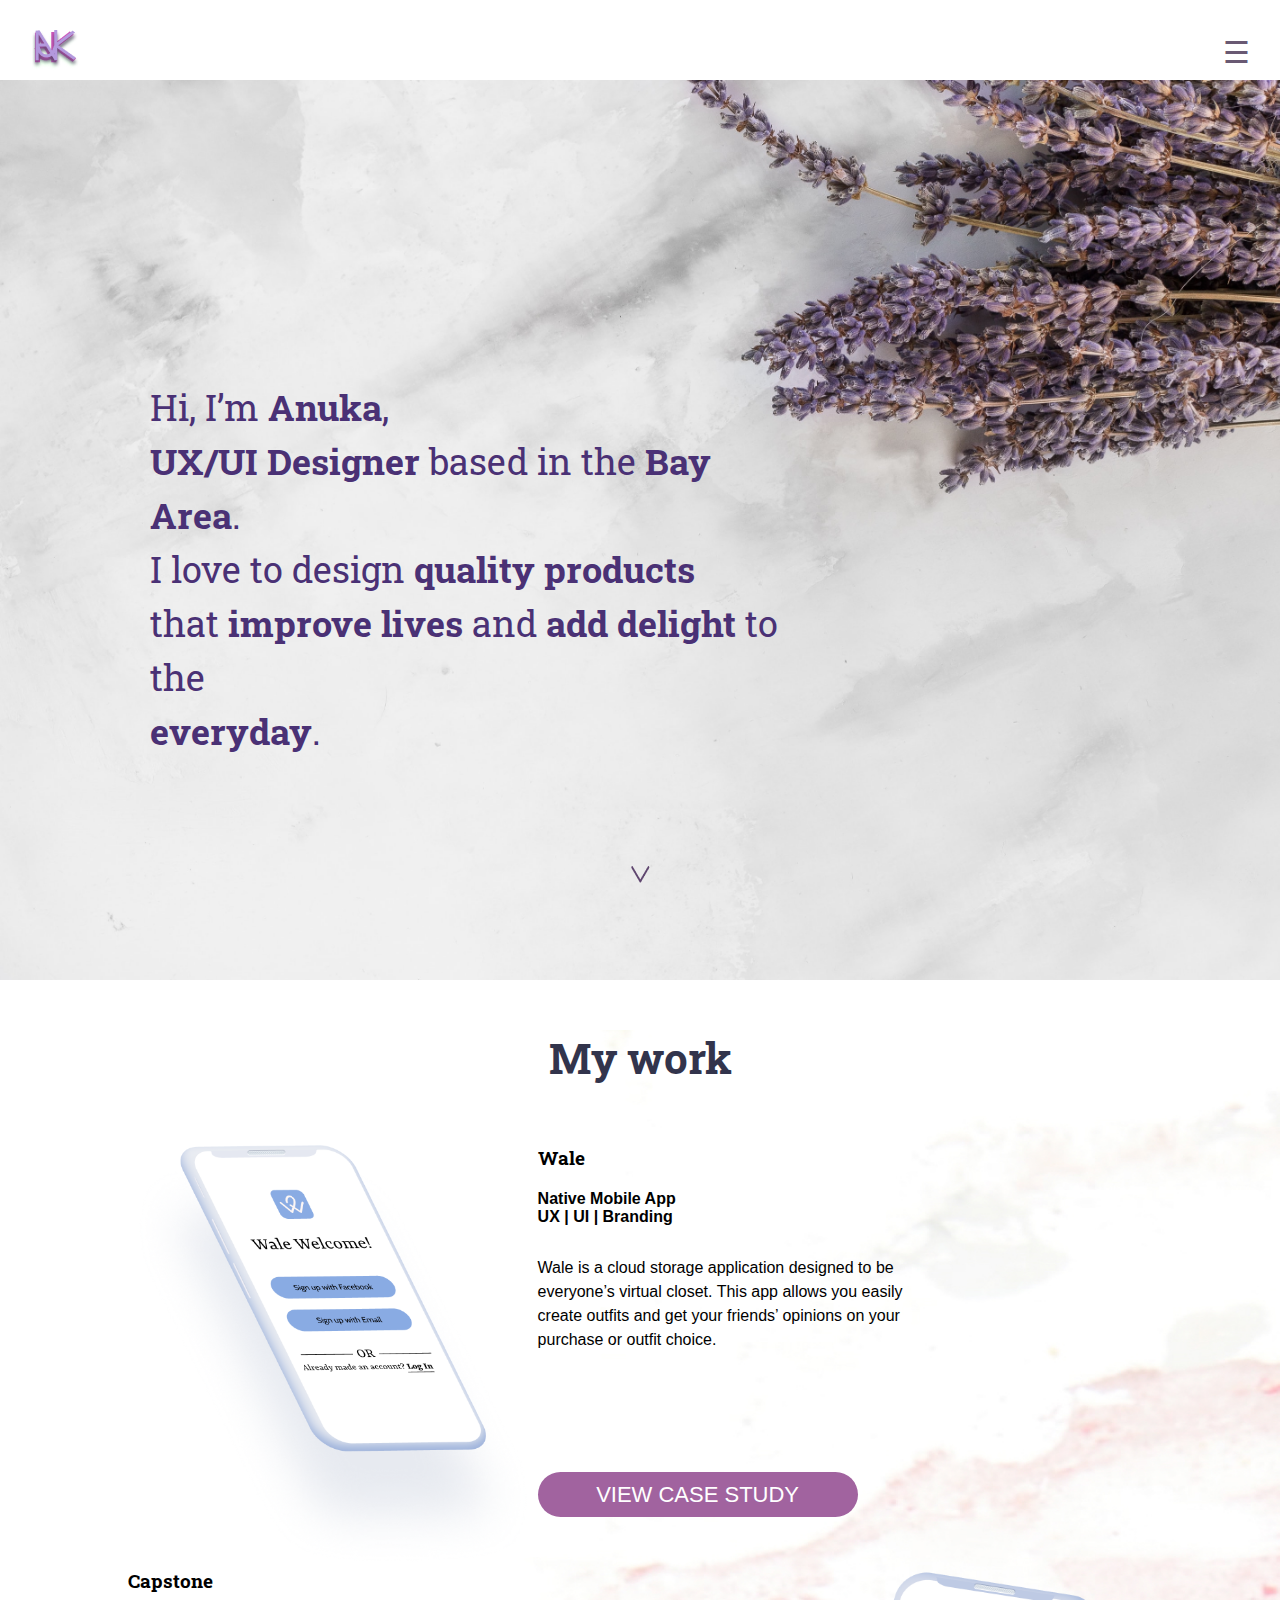
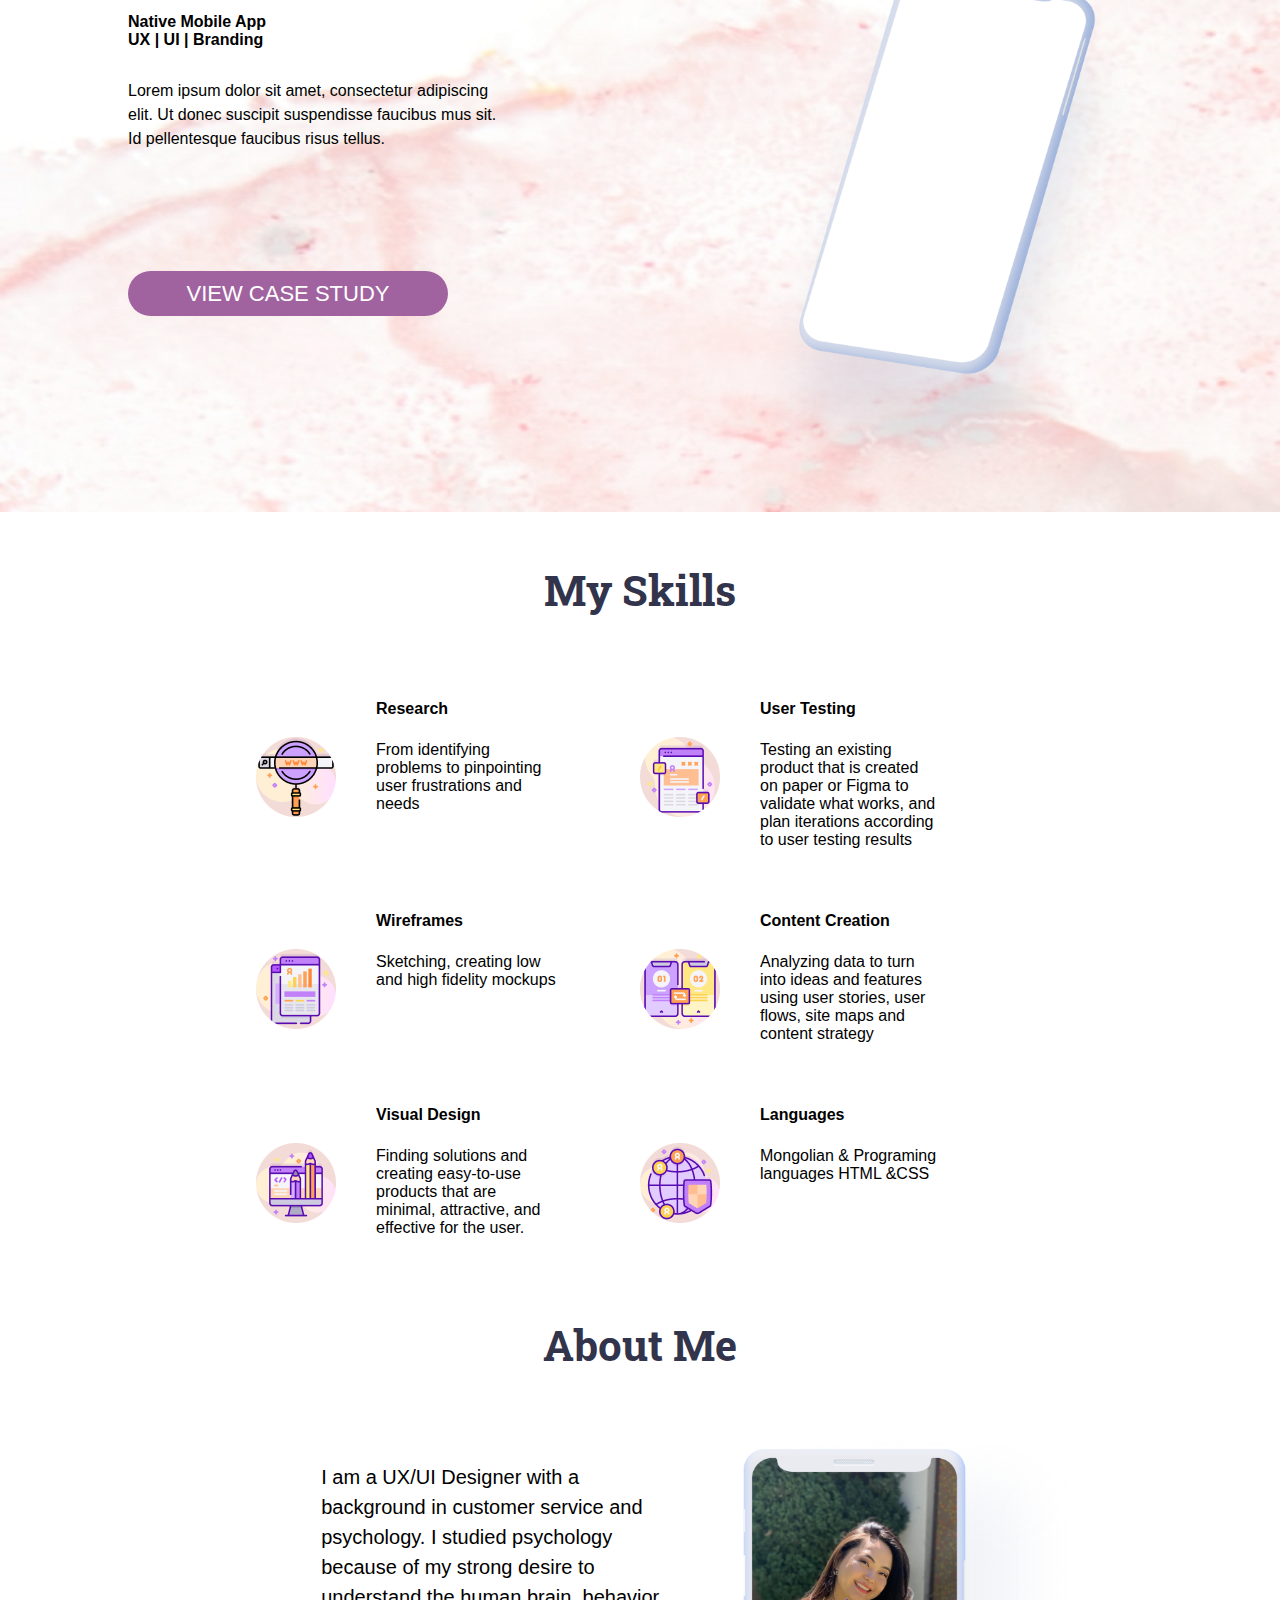
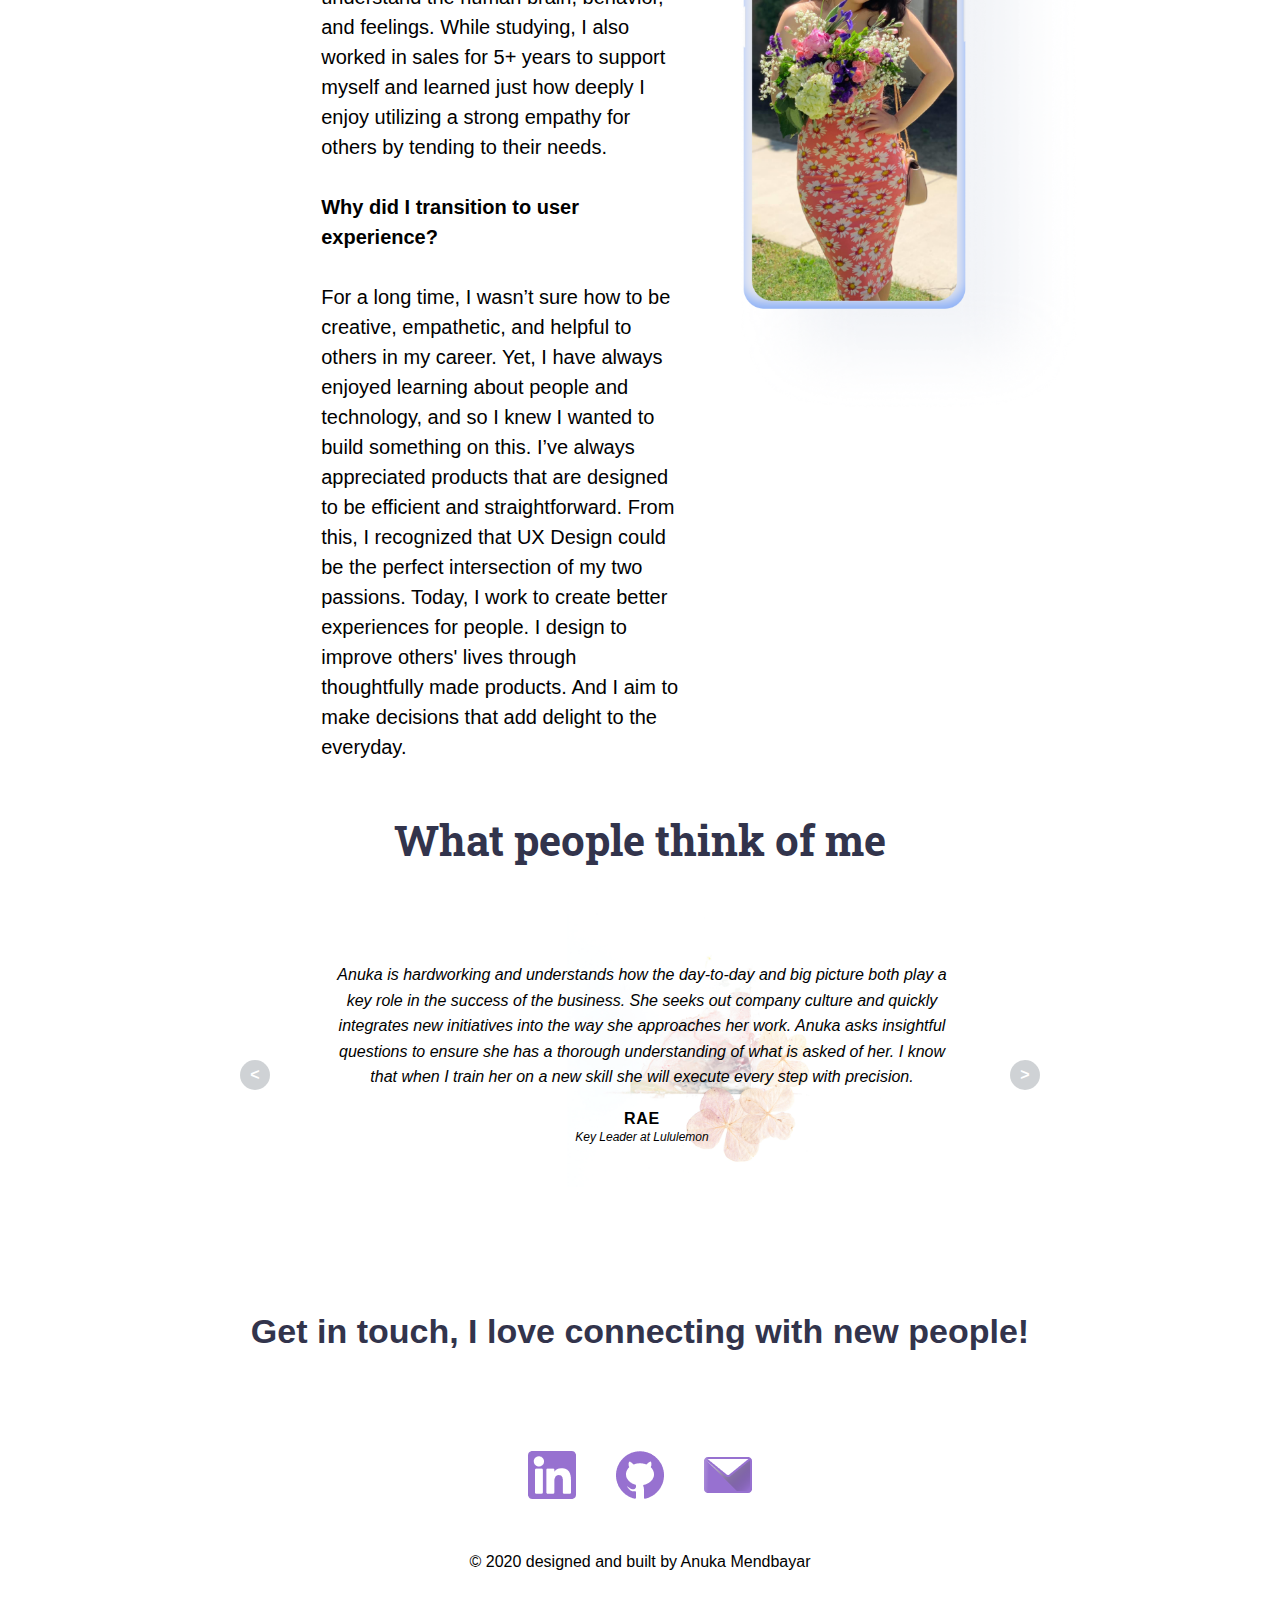
==== index.html @ 7e5e3e7c "data analytics" ====
<!DOCTYPE html>
<html lang="en" dir="ltr">
<head>
  <meta charset="utf-8">
  <link rel="stylesheet" href="css/style.css">
  <link rel="stylesheet" href="css/reset.css">
  <link href='https://fonts.googleapis.com/css?family=Roboto Slab' rel='stylesheet'/>
  <title>Anuka Portfolio</title>
</head>
<body>
  <header>
    <div class="logo-container">
      <a href="index.html"><img src="images/logo.png" alt="Anuka-Logo" class = "logo"/></a>
    </div>
    <div id="myNav" class="overlay">
      <a href="javascript:void(0)" class="closebtn" onclick="closeNav()">&times;</a>
      <div class="overlay-content">
        <a href="index.html" onclick="closeNav()">Home</a>
        <a href="index.html#cs" onclick="closeNav()">Work</a>
        <a href="index.html#about" onclick="closeNav()">About</a>
        <a href="https://drive.google.com/file/d/1ET_33RaE9j6NXTCQkp78I46xDME9tnYY/view?usp=sharing" onclick="closeNav()">Resume</a>
        <h1 class = "small-title">Get in touch, I love connecting with new people!</h1>
        <div class = "contact">
          <a href="https://www.linkedin.com/in/anuka-mendbayar/">
            <img src = "images/linkedin.png" alt="Linkedin"/>
          </a>
          <a href="https://github.com/Anuhandai/">
            <img src = "images/github.png" alt="Github"/>
          </a>
          <a href="https://mail.google.com/mail/u/0/?view=cm&fs=1&tf=1&source=mailto&to=b.anumend@gmail.com&su=Hello!">
            <img src = "images/email.png" alt="Email"/>
          </a>
        </div>

      </div>
    </div>
    <span onclick="openNav()" class = "burger-icon">&#9776; </span>
  </header>
  <section class="hero">
    <!-- <img src="images/lavender.jpg" alt="background picture"> -->
    <div class="hero-tagline">
      <p>
        Hi, I’m <b>Anuka</b>,
        <br>
        <b>UX/UI Designer</b> based in the
        <b>Bay Area</b>.
        <br>
        I love to design <b>quality products</b>
        <br>
        that
        <b>improve lives</b> and
        <b>add delight</b> to the
        <br>
        <b>everyday</b>.
      </p>
    </div>
    <div class="bounce arrow">
      <a href="index.html#cs"><img src="images//downchevron.png" alt="down arrow" class="bounce-arrow"></a>
    </div>
  </section>
  <section class="cs" id="cs"></section>
  <div class = "my-work">
    <h2 class = "title my-work">My work</h2>
    <div class = "project-row">
      <img src = "images/wale-screen.png" alt="icon"/>
      <div class = "project-text-container">
        <div class = "project-text">
          <h3>Wale</h3>
          <h4>Native Mobile App</h4>
          <h4>UX | UI | Branding </h4>
          <p>Wale is a cloud storage application designed to be everyone’s virtual closet. This app allows you easily create outfits and get your friends’ opinions on your purchase or outfit choice. </p>
        </div>
        <div class = "view-case-study">
          <p><a href = "project.html">VIEW CASE STUDY</a></p>
        </div>
      </div>
    </div>
    <div class = "project-row reverse">
      <div class = "project-text-container">
        <div class = "project-text">
          <h3>Capstone</h3>
          <h4>Native Mobile App</h4>
          <h4>UX | UI | Branding </h4>
          <p>Lorem ipsum dolor sit amet, consectetur adipiscing elit. Ut donec suscipit suspendisse faucibus mus sit. Id pellentesque faucibus risus tellus.</p>
        </div>
        <div class = "view-case-study">
          <p>VIEW CASE STUDY</p>
        </div>
      </div>
      <img src = "images/second-phone.png" alt="icon"/>
    </div>
  </div>
  <h2 class = "title">My Skills</h2>
  <div class = "skills-big-container">
    <div class = "skills-container">
      <div class = "skill">
        <div class = "skill-image">
          <img src = "images/research.png" alt="icon"/>
        </div>
        <div class = "skill-text">
          <h4>Research</h4>
          <p>From identifying problems to pinpointing user frustrations and needs </p>
        </div>
      </div>
      <div class = "skill">
        <div class = "skill-image">
          <img src = "images/usertesting.png" alt="icon"/>
        </div>
        <div class = "skill-text">
          <h4>User Testing</h4>
          <p>Testing an existing product that is created on paper or Figma to validate what works, and plan iterations according to user testing results</p>
        </div>
      </div>
      <div class = "skill">
        <div class = "skill-image">
          <img src = "images/wireframes.png" alt="icon"/>
        </div>
        <div class = "skill-text">
          <h4>Wireframes</h4>
          <p>Sketching, creating low and high fidelity mockups </p>
        </div>
      </div>
      <div class = "skill">
        <div class = "skill-image">
          <img src = "images/contentcreation.png" alt="icon"/>
        </div>
        <div class = "skill-text">
          <h4>Content Creation</h4>
          <p>Analyzing data to turn into ideas and features using user stories, user flows, site maps and content strategy </p>
        </div>
      </div>
      <div class = "skill">
        <div class = "skill-image">
          <img src = "images/visualdesign.png" alt="icon"/>
        </div>
        <div class = "skill-text">
          <h4>Visual Design</h4>
          <p>Finding solutions and creating easy-to-use products that are minimal, attractive, and effective for the user. </p>
        </div>
      </div>
      <div class = "skill">
        <div class = "skill-image">
          <img src = "images/languages.png" alt="icon"/>
        </div>
        <div class = "skill-text">
          <h4>Languages</h4>
          <p>Mongolian & Programing languages HTML &CSS </p>
        </div>
      </div>
    </div>
  </div>

  <section class="about" id="about"></section>
  <h2 class = "title">About Me</h2>
  <div class = "about-me">

    <p>I am a UX/UI Designer with a background in customer service and psychology. I studied psychology because of my strong desire to understand the human brain, behavior, and feelings. While studying, I also worked in sales for 5+ years to support myself and learned just how deeply I enjoy utilizing a strong empathy for others by tending to their needs. <br/><br/>
      <b>Why did I transition to user experience? </b>
      <br/><br/>
      For a long time, I wasn’t sure how to be creative, empathetic, and helpful to others in my career. Yet, I have always enjoyed learning about people and technology, and so I knew I wanted to build something on this.
      I’ve always appreciated products that are designed to be efficient and straightforward. From this, I recognized that UX Design could be the perfect intersection of my two passions.
      Today, I work to create better experiences for people. I design to improve others' lives through thoughtfully made products. And I aim to make decisions that add delight to the everyday.
    </p>
    <img src = "images/biopicture.png" alt="Biopicture"/>
  </div>
  <h2 class = "title test">What people think of me</h2>
  <div class="testimonials">
    <div class="scroller">
      <div class="item">
        <div class="card">
          <p>
            Anuka is hardworking and understands how the day-to-day and big picture both play a key role in the success of the business. She seeks out company culture and quickly integrates new initiatives into the way she approaches her work. Anuka asks insightful questions to ensure she has a thorough understanding of what is asked of her. I know that when I train her on a new skill she will execute every step with precision.
          </p>
          <span>Rae</span>
          <p class = "name-label">Key Leader at Lululemon</p>
        </div>
      </div>
      <div class="item">
        <div class="card">
          <p>
            I must say I highly recommend Anuka for any task at hand, her consistency and drive is key and she always ensures that things get completed on time and with the upmost expertises. Strong listener and and very trustworthy. There had been multiple scenarios where her strong mindset came into play to overcome the obstacles.
          </p>
          <span>Anthony Alamillo</span>
          <p class = "name-label">Armani Specialist at Nordstrom</p>
        </div>
      </div>
      <div class="item">
        <div class="card">
          <p>
            I currently work with Anuka, and I must say I highly recommend her for any task at hand, her consistency and drive is key and she always ensures that things get completed on time and with the upmost expertises. Strong listener and and very trustworthy. There had been multiple scenarios where her strong mindset came into play to overcome the obstacles.
          </p>
          <span>Anthony Alamillo</span>
          <p class = "name-label">Assistant Project Manager at Green Growth Industries Inc</p>
        </div>
      </div>
    </div>
    <span class="btn prev">&lt;</span>
    <span class="btn next">&gt;</span>
  </div>
  <h2 class = "small-title">Get in touch, I love connecting with new people!</h2>
  <div class = "contact">
    <a href="https://www.linkedin.com/in/anuka-mendbayar/">
      <img src = "images/linkedin.png" alt="Linkedin"/>
    </a>
    <a href="https://github.com/Anuhandai/">
      <img src = "images/github.png" alt="Github"/>
    </a>
    <a href="https://mail.google.com/mail/u/0/?view=cm&fs=1&tf=1&source=mailto&to=b.anumend@gmail.com&su=Hello!">
      <img src = "images/email.png" alt="Email"/>
    </a>
  </div>
  <footer>
    <p> © 2020 designed and built by Anuka Mendbayar</p>
  </footer>
  <script src = "app.js"></script>
  <!-- Global site tag (gtag.js) - Google Analytics -->
  <script async src="https://www.googletagmanager.com/gtag/js?id=G-GRB5V3L5WQ"></script>
  <script>
  window.dataLayer = window.dataLayer || [];
  function gtag(){dataLayer.push(arguments);}
  gtag('js', new Date());
  gtag('config', 'G-GRB5V3L5WQ');
  </script>
</body>
</html>
---- css/style.css ----
body {
  font-family: 'Roboto', sans-serif;
}

header{
  width: 100%;
  display: flex;
  justify-content: space-between;
  align-items: center;
  margin-bottom: 5px;
}

header> .logo-container{
  margin: 30px 0 0 30px;
}

header > span{
  margin: 30px 30px 0 0;

}

.burger-icon{
  font-size:30px;
  cursor:pointer;
  color: #695973;
}

.hero{
  background-image: url("../images/lavender.jpg");
  background-repeat: no-repeat;
  background-size: cover;
  height: 100vh;
  width: 100%;
  display: flex;
  flex-direction: column;
}

.hero-tagline{
  width: 50%;
  font-size: 36px;
  margin-left: 150px;
  margin-top: 300px;
  font-family: 'Roboto Slab';
  color: #4A3175;
  line-height: 150%;
}


.bounce{
  display: flex;
  justify-content: center;
  align-items: center;
  margin: 90px;
}

.title{
  text-align: center;
  font-size: 42px;
  margin: 50px 0;
  font-family: 'Roboto Slab';
  color: #32344C;
}

.small-title{
  text-align: center;
  font-size: 34px;
  margin: 100px 0;
}
.test{
  margin-bottom: 0 !important;
}

.my-work{
  background-image: url("../images/casestudypic.jpg");
  background-repeat: no-repeat;
  background-size: cover;
  padding-bottom: 10px;
}

.project-row{
  width: 80%;
  margin: auto;
  display: flex;
  justify-content: space-between;
}

.project-row > img{
  width: 40%;
}

.project-text{
  display: flex;
  flex-direction: column;
  justify-content: flex-start;

}

.project-text > h3{
  margin-bottom: 20px;
  font-family: 'Roboto Slab';
}

.project-text>p{
  margin-top: 30px;
  line-height: 150%;
  width: 60%;
}

.project-text-container{
  width: 80%;
  display: flex;
  flex-direction: column;
  justify-content: flex-start;
}

.view-case-study{
  width: 320px;
  height: 45px;
  border-radius: 40px;
  background-color: #a1639f;
  display: flex;
  justify-content: center;
  align-items: center;
  margin-top: 120px;
}

.view-case-study a{
  text-decoration: none;
  color: white;
}

.view-case-study:hover{
  cursor: pointer;
}

.view-case-study > p{
  color: white;
  font-size: 22px;
}
.skills-big-container{
  display: flex;
  align-items: center;
  justify-content: center;
}
.skills-container{
  width: 60%;
  display: grid;
  grid-template-columns: repeat(auto-fit, minmax(300px, 1fr));
}

.skill{

  width: 300px;
  display: flex;
  justify-content: space-between;
  align-items: flex-start;
  margin: 30px 0;
  justify-items: center;

}

.skill-image{
  margin-right: 40px;
  margin-top: 40px;
}
.skill-text > h4{
  margin-bottom: 20px;
  line-height: 150%;

}


.about-me{
  width: 70%;
  margin: auto;
  display: flex;
  justify-content: flex-end;
  align-items: flex-start;
}

.about-me > p{
  font-size: 20px;
  margin-top: 40px;
  width: 40%;
  line-height: 150%;
}

.about-me > img{
  width: 40%;
  margin-left: 50px;
}

.testimonials {
  max-width: 800px;
  margin: auto;
  padding: 15px;
  text-align: center;
  position: relative;
}
.scroller {
  overflow-x: scroll;
  display: flex;
  scroll-snap-type: x mandatory;

}
.item {
  min-width: 88%;
  scroll-snap-align: center;
  background-color: white;
  margin-bottom: 10px;
  padding: 0 50px;
  background-image: url("../images/footer-pic.png");
  background-repeat: no-repeat;
  background-size: cover;
}

.card {
  padding: 80px 40px 40px;
  z-index: 1;
}
.card p {
  font-style: italic;
  line-height: 1.6;
}

.name-label{
  font-size: 12px;
  font-weight: 300;
}
.card span {
  display: block;
  margin-top: 20px;
  font-weight: bold;
  letter-spacing: 0.05em;
  text-transform: uppercase;
}
.testimonials .btn {
  position: absolute;
  top: 50%;
  margin-top: 20px;
  height: 30px;
  width: 30px;
  border-radius: 15px;
  background-color: rgba(95, 106, 117, 0.3);
  z-index: 1;
  line-height: 30px;
  text-align: center;
  color: white;
  font-weight: bold;
}
.testimonials .btn:hover{
  background-color: #F3DBD7;
  cursor: pointer;
}
.testimonials .btn.next {
  right: 15px;
}
.testimonials .btn.prev {
  left: 15px;
}
@media screen and (max-width: 480px) {
  .item {
      padding: 0 30px;
  }
  .card {
      padding: 80px 30px 30px;
  }
}


.contact{
  width: 80%;
  margin: auto;
  display: flex;
  justify-content: center;
  align-items: center;
}
.contact > a{
  margin: 0 20px;
}

.contact > img:hover{
  cursor: pointer;

}

footer{
  width: 100%;
  margin: 50px 0;
  display: flex;
  justify-content: center;
}

h2{
  color: #32344C;
}
/*this is the curtain menu*/

.overlay {
  height: 100%;
  width: 0;
  position: fixed;
  z-index: 1;
  top: 0;
  left: 0;
  background-color: rgb(255, 255, 255);
  background-color: rgba(255, 255, 255, 0.9);
  overflow-x: hidden;
  transition: 0.5s;
}

.overlay-content {
  position: relative;
  top: 25%;
  width: 100%;
  text-align: center;
  margin-top: 30px;
}

.overlay a {
  padding: 8px;
  text-decoration: none;
  font-size: 36px;
  color:#000;
  display: block;
  transition: 0.3s;
}

.overlay a:hover, .overlay a:focus {
  color: grey;
}

.overlay .closebtn {
  position: absolute;
  top: 20px;
  right: 45px;
  font-size: 60px;
}

@media screen and (max-height: 450px) {
  .overlay a {font-size: 20px}
  .overlay .closebtn {
  font-size: 40px;
  top: 15px;
  right: 35px;
  }
}

/*this is the end of curtain menu*/


/*Media queries*/

@media only screen and (min-device-width: 320px) and (max-device-width: 680px) {
  /* Styles */
  .logo{
    width: 200px;
    margin-top: 60px;
  }

  .burger-icon{
    font-size: 100px;
  }

  .hero{
    background-image: url("../images/lavender.jpg");
    background-repeat: no-repeat;
    height: 100vh;
    margin-bottom: 200px;
  }

  .hero-tagline{
    width: 60%;
    font-size: 60px;
    margin-left: 150px;
    margin-top: 560px;
    line-height: 100px;
  }

  .title{
    font-size: 96px;
    font-weight: 600;
  }

  .project-row{
    flex-direction: column;
    width: 90%;
  }
  .reverse{
    flex-direction: column-reverse;
  }

  .project-row > img{
    width: 100%;
  }
  .project-text-container{
    width: 100%;
  }

  .my-work{
    margin-bottom: 200px;
  }

  .project-text > h3{
    margin-bottom: 50px;
    font-size: 88px;
    font-weight: 400;
    padding: 70px;
  }

  .project-text > h4{
   font-size: 50px;
   font-weight: 400;
   text-align: center;
  }

  .project-text>p{
    margin-top: 60px;
    font-size: 44px;
    line-height: 80px;
    padding: 70px;
  }

  .view-case-study{
    width: 90%;
    height: 120px;
    border-radius: 60px;
    margin-top: 80px;
    margin-bottom: 80px;
    background-color: #a1639f;
    display: flex;
    justify-content: center;
    align-items: center;
  }

  .view-case-study > p{
    color: white;
    font-size: 44px;
  }

  .skills-container{
    width: 70%;
    display: flex;
    flex-direction: column;
  }

  .skill{
    width: 100%;
    justify-content: center;
    margin: 100px 0;
  }

  .skill-text>h4{
    font-size: 66px;
  }

  .skill-text>p{
    font-size: 44px;
    line-height: 150%;
  }

  .skill-image >img{
    width: 200px;
    margin-top: 90px;
  }

  .about-me{
    width: 90%;
    margin: auto;
    display: flex;
    flex-direction: column;
  }

  .about-me>p{
    font-size: 44px;
    margin: auto;
    width: 65%;
    line-height: 150%;
  }

  .about-me>img{
    width: 100%;
    display: block;
  }

  .test{
    text-align: center;
    padding: 0 40px;
  }


  .small-title{
    padding: 0 40px;
  }

  .contact > img{
    width: 100px;
  }

  footer > p{
    font-size: 44px;
  }

  .overlay a {
    padding: 8px;
    text-decoration: none;
    font-size: 66px;
    color:#000;
    display: block;
    transition: 0.3s;
    margin-bottom: 40px;
  }

  /*Project 1*/
  .Project1{
    width: 100%;
  }
  .wale-section{
    display: flex;
    flex-direction: column;
    width: 100%;
  }
  .nav{
    visibility: hidden;
  }

  .overview-full{
    flex-direction: column;
    align-items: center;
  }

  .overview{
    margin-bottom: 20px;
  }

  .row{
    flex-direction: column;
  }

  .row-one{
    display: flex;
    flex-direction: column;
    margin: auto;
    margin-bottom: 20px;
  }

  .personas{
    flex-direction: column;
  }

  .persona{
    margin-bottom: 20px;
  }

  .product-features{
    flex-direction: column;
  }
}

/*Start of project 1*/
.wale-section{
  width: 100vw;
  display: flex;
  align-items: center;
  justify-content: center;
}

.wale-left{
  display: flex;
  align-items: center
}

.wale-left-text{
  margin-left: 30px;
  width: 300px;
}

.wale-left-text>h1{
  margin-bottom: 10px;
}

.wale-left-text>p{
  line-height: 27px;
}

.sticky{
  position: sticky;
  top:0;
  width: 100vw;
  height: 80px;
}

.case-nav{
  display: flex;
  justify-content: space-around;
  align-items: center;
  width: 100vw;
  height: 80px;
  border-top: solid 3px #d6e2f9;
  border-bottom: solid 3px #d6e2f9;
  list-style: none;
  background-color: white;
}
.case-nav>li>a{
  text-decoration: none;
  color: black;
}
.case-nav>li>a:hover{
  color: #d6e2f9;
}

.overview-full{
  width: 60%;
  margin: auto;
  display: flex;
}

.overview{
  width: 25%;
  margin-right: 20px;
  line-height: 150%;
  display: flex;
  flex-direction: column;
  justify-content: space-between;
}

.prob-sol{
  width: 70%;
  margin-left: 30px;
  border-left: solid 1px #d6e2f9;
  padding-left: 30px;
  line-height: 150%;
}

.duration, .roles{
  border-bottom: solid 1px #d6e2f9;
  padding-bottom: 30px;
}
.duration>h3, .roles>h3, .tools>h3{
  margin-bottom: 20px;
}

.roles>ul, .tools>ul{
  list-style: none;
}

.problem>h2{
  margin-bottom: 20px;
}

.ur-callout{
  width: 60%;
  margin: auto;
  line-height: 150%;
}

.row{
  display: flex;
  width: 60%;
  margin: auto;
  justify-content: space-between;
  align-items: center;
  margin-bottom: 20px;
}

.row>div{
  width: 150px;
}

.row-one{
  width: 60%;
  display: flex;
  justify-content: center;
  margin: auto;
}

.row-one>div{
  width: 250px;
}

.ca-images{
  width: 50%;
  margin: auto;
  display: flex;
  justify-content: space-around;
  margin-bottom: 30px;
}

.comp-ana-text{
  width: 60%;
  margin: auto;
  line-height: 150%;
}

.case-buttons{
  background-color: #a1639f;
  border-radius: 40px;
  padding: 10px;
  width: 350px;
  display: flex;
  justify-content: center;
  align-items: center;
  margin:auto;
  margin-top: 30px;
}

.button-hero-cta{
  color: white;
  text-decoration: none;
}

.personas{
  width: 70%;
  margin: auto;
  display: flex;
  justify-content: space-between;

}

.persona{
  width: 450px;
  background-color: #edf4fb;
  padding: 20px;
}

.persona-top{
  display: flex;
  flex-direction: column;
  justify-content: center;
  align-items: center;
}

.persona-name{
  text-align: center;
  font-size: 36px !important;
  margin-top: 20px;
  margin-bottom: 20px;
}

.persona-row{
  width: 60%;
  margin:auto;
  display: flex;
  justify-content: space-between;
}

.persona-row>h4{

}

.persona-row>p{
  font-size: 18px;
}

.persona-top>div>h3{
  font-size: 24px;
  font-weight: bold;
  text-align: center;
}

.persona-top>div>ol{
  line-height: 150%;
  width: 60%;
  margin: auto;
}

.persona-top>div>ol>li{
  margin-bottom: 20px;
}

.anchor{
  display: flex;
  flex-direction: column;
  align-items: center;
}

.anchor>p{
  width: 60%;
  margin: auto;
  line-height: 150%;
}

.product-features{
  width: 80%;
  display: flex;
  justify-content: space-between;
}

.product-feature{
  line-height: 150%;
  margin: 20px;
  width: 30%;
}
.product-feature>p{
  height: 150px;
}

.conc{
  width: 60%;
  line-height: 150%;
}
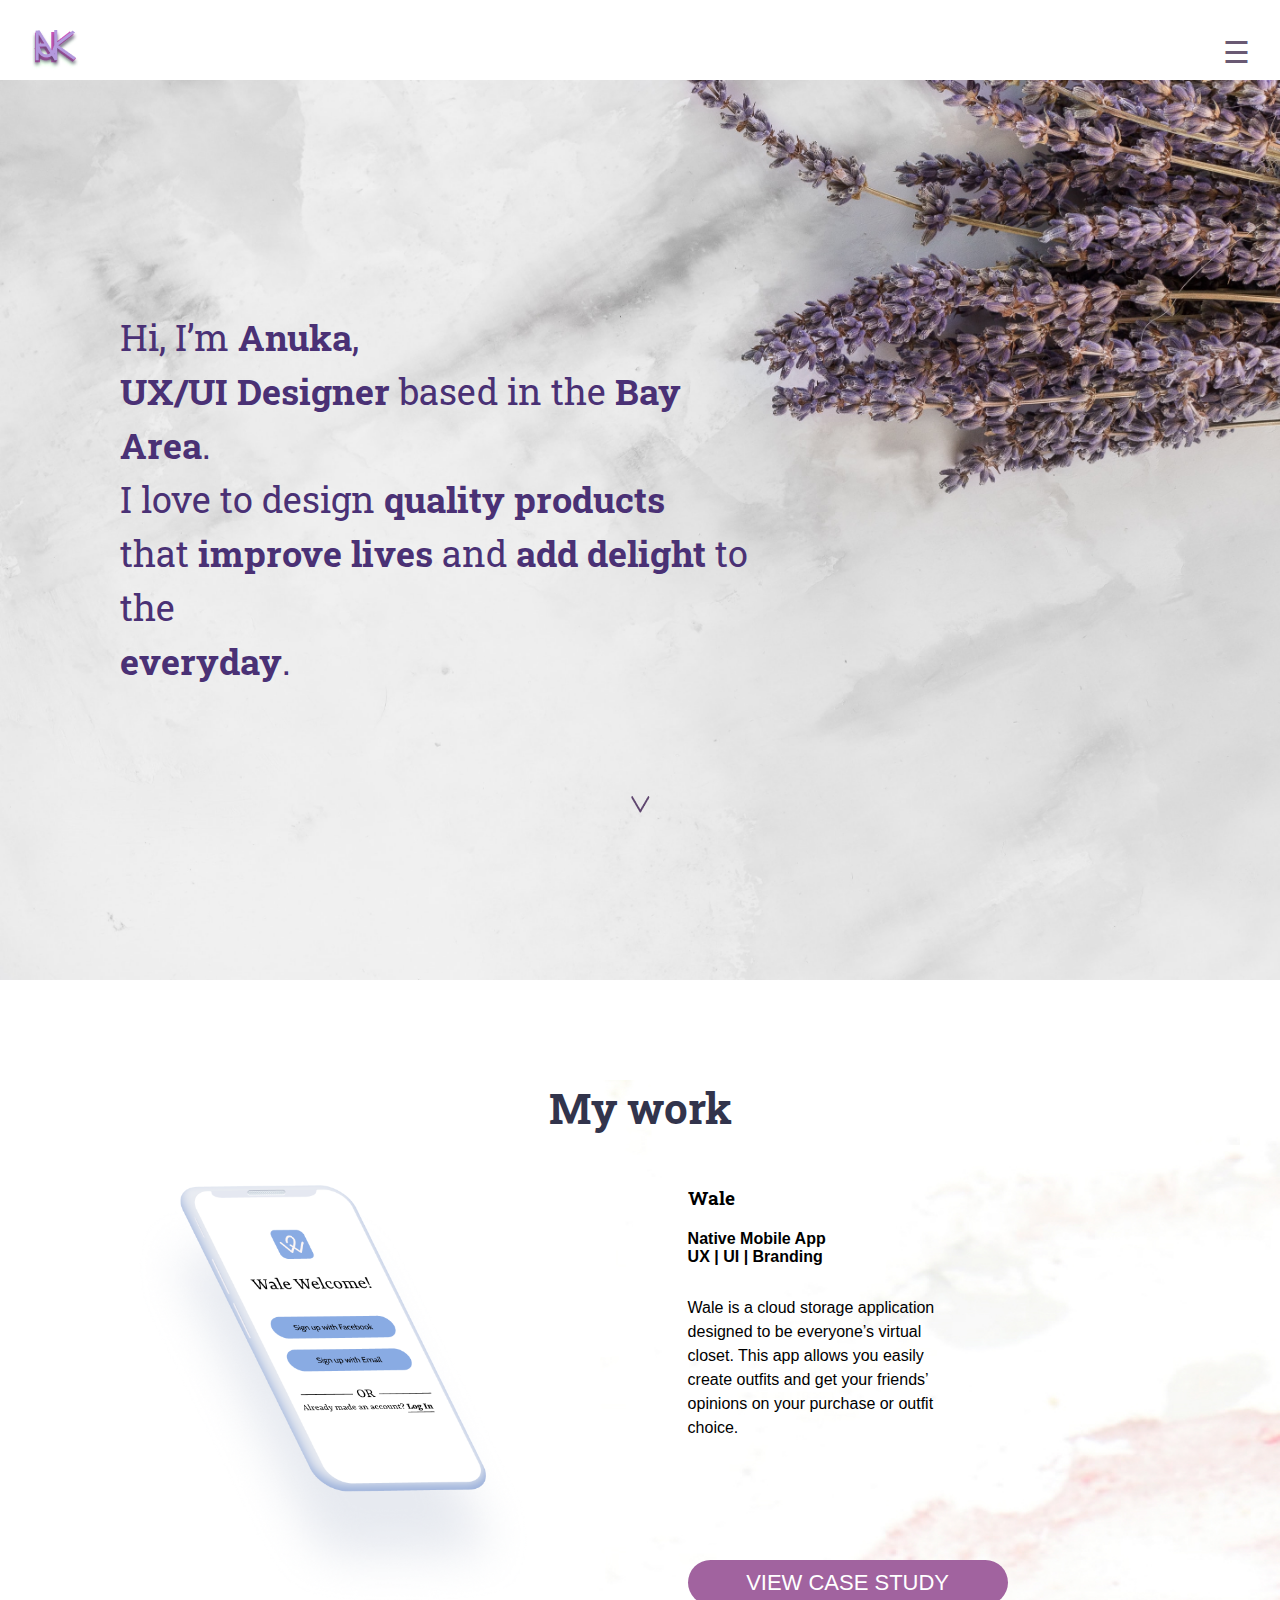
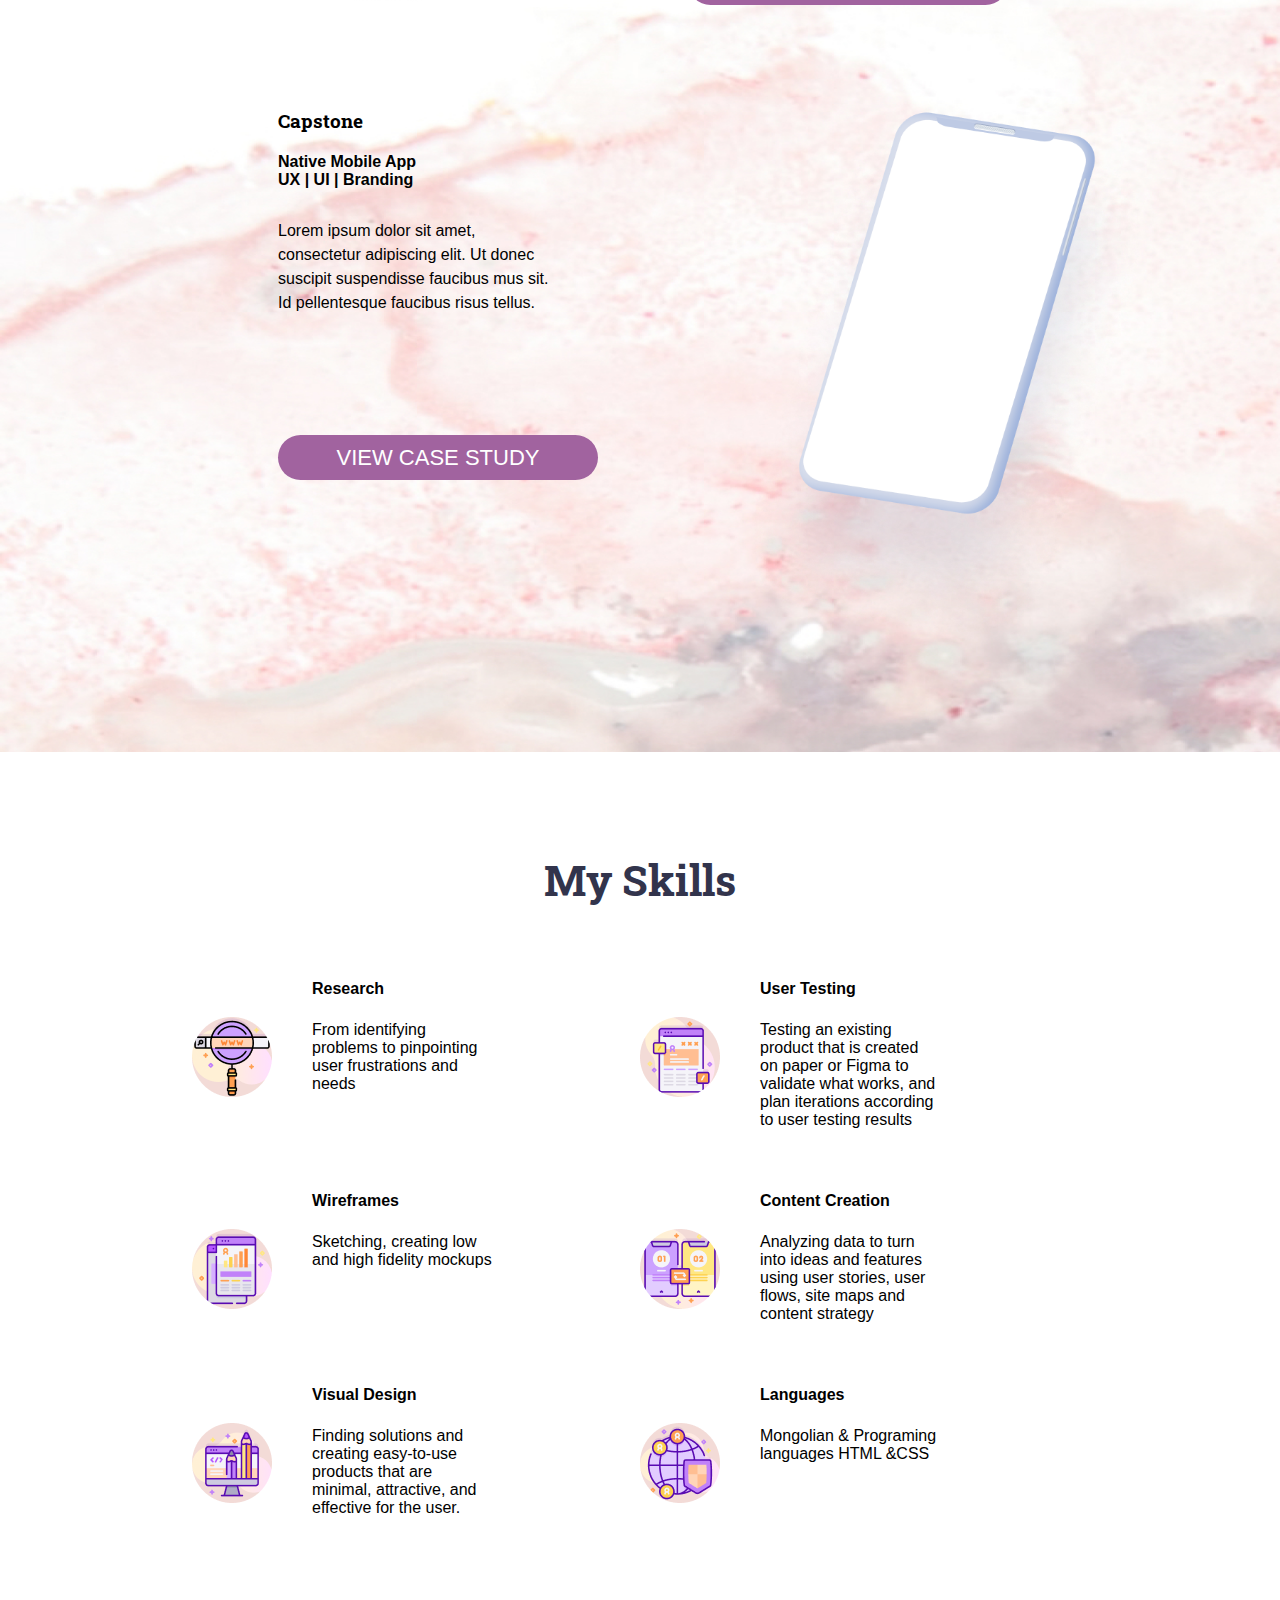
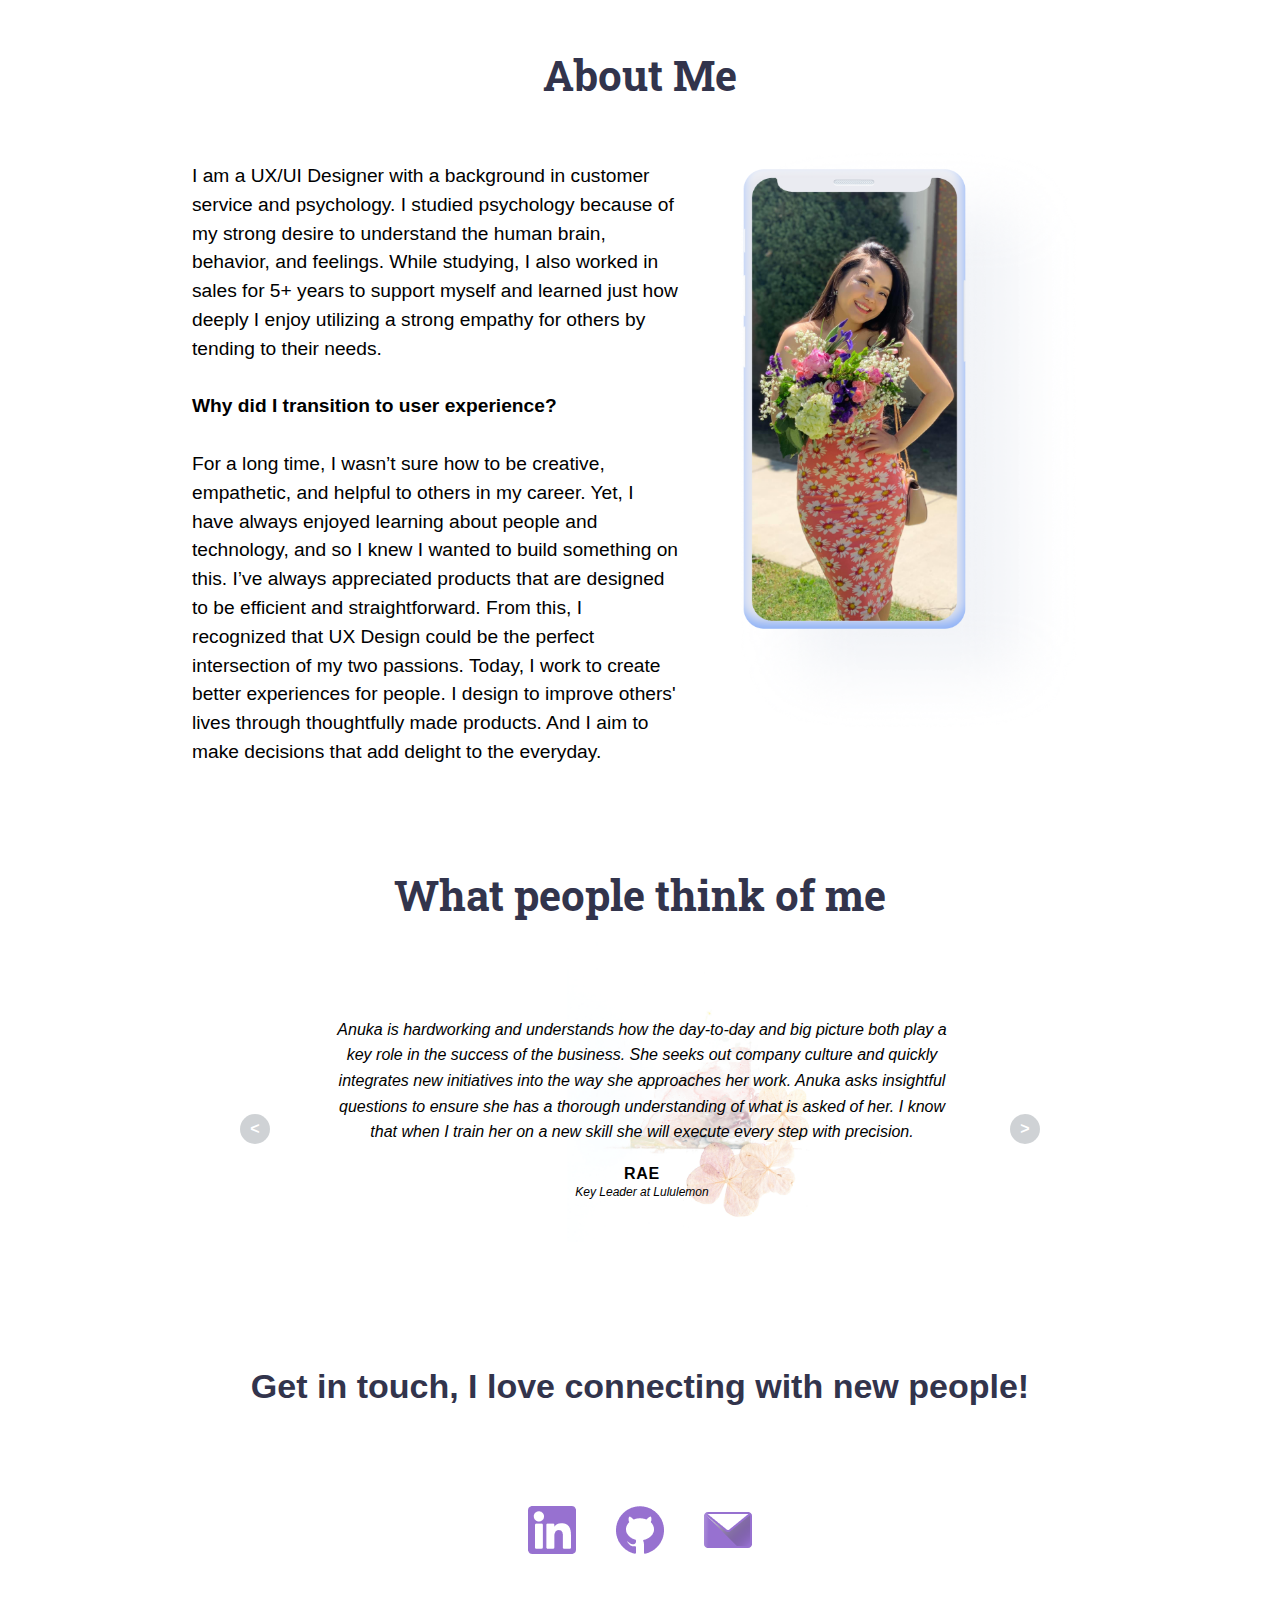
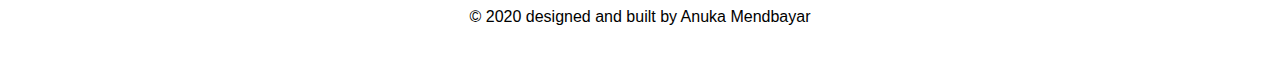
==== commit 651aa06d: "added project2" ====
--- a/index.html
+++ b/index.html
@@ -21,17 +21,10 @@
         <a href="https://drive.google.com/file/d/1ET_33RaE9j6NXTCQkp78I46xDME9tnYY/view?usp=sharing" onclick="closeNav()">Resume</a>
         <h1 class = "small-title">Get in touch, I love connecting with new people!</h1>
         <div class = "contact">
-          <a href="https://www.linkedin.com/in/anuka-mendbayar/">
-            <img src = "images/linkedin.png" alt="Linkedin"/>
-          </a>
-          <a href="https://github.com/Anuhandai/">
-            <img src = "images/github.png" alt="Github"/>
-          </a>
-          <a href="https://mail.google.com/mail/u/0/?view=cm&fs=1&tf=1&source=mailto&to=b.anumend@gmail.com&su=Hello!">
-            <img src = "images/email.png" alt="Email"/>
-          </a>
-        </div>
-
+          <a href="https://www.linkedin.com/in/anuka-mendbayar/" target="_blank"> <img src = "images/linkedin.png" alt="Linkedin"/></a>
+          <a href="https://github.com/Anuhandai/" target="_blank"> <img src = "images/github.png" alt="Github"/></a>
+          <a href="https://mail.google.com/mail/u/0/?view=cm&fs=1&tf=1&source=mailto&to=b.anumend@gmail.com&su=Hello!" target="_blank"> <img src = "images/email.png" alt="Email"/></a>
+        </div>
       </div>
     </div>
     <span onclick="openNav()" class = "burger-icon">&#9776; </span>
@@ -84,7 +77,7 @@
           <p>Lorem ipsum dolor sit amet, consectetur adipiscing elit. Ut donec suscipit suspendisse faucibus mus sit. Id pellentesque faucibus risus tellus.</p>
         </div>
         <div class = "view-case-study">
-          <p>VIEW CASE STUDY</p>
+          <p><a href ="project2.html">VIEW CASE STUDY</a></p>
         </div>
       </div>
       <img src = "images/second-phone.png" alt="icon"/>
@@ -199,15 +192,9 @@
   </div>
   <h2 class = "small-title">Get in touch, I love connecting with new people!</h2>
   <div class = "contact">
-    <a href="https://www.linkedin.com/in/anuka-mendbayar/">
-      <img src = "images/linkedin.png" alt="Linkedin"/>
-    </a>
-    <a href="https://github.com/Anuhandai/">
-      <img src = "images/github.png" alt="Github"/>
-    </a>
-    <a href="https://mail.google.com/mail/u/0/?view=cm&fs=1&tf=1&source=mailto&to=b.anumend@gmail.com&su=Hello!">
-      <img src = "images/email.png" alt="Email"/>
-    </a>
+    <a href="https://www.linkedin.com/in/anuka-mendbayar/" target="_blank"> <img src = "images/linkedin.png" alt="Linkedin"/></a>
+    <a href="https://github.com/Anuhandai/" target="_blank"> <img src = "images/github.png" alt="Github"/></a>
+    <a href="https://mail.google.com/mail/u/0/?view=cm&fs=1&tf=1&source=mailto&to=b.anumend@gmail.com&su=Hello!" target="_blank"> <img src = "images/email.png" alt="Email"/></a>
   </div>
   <footer>
     <p> © 2020 designed and built by Anuka Mendbayar</p>
@@ -219,6 +206,7 @@
   window.dataLayer = window.dataLayer || [];
   function gtag(){dataLayer.push(arguments);}
   gtag('js', new Date());
+
   gtag('config', 'G-GRB5V3L5WQ');
   </script>
 </body>
--- a/css/style.css
+++ b/css/style.css
@@ -3,7 +3,11 @@
 }
 
 header{
+  position: fixed;
+  top: 0px;
   width: 100%;
+  z-index: 1000;
+  background-color: white;
   display: flex;
   justify-content: space-between;
   align-items: center;
@@ -33,18 +37,19 @@
   width: 100%;
   display: flex;
   flex-direction: column;
+  position: relative;
+  margin-top: 80px;
 }
 
 .hero-tagline{
   width: 50%;
   font-size: 36px;
-  margin-left: 150px;
-  margin-top: 300px;
+  margin-left: 120px;
+  margin-top: 230px;
   font-family: 'Roboto Slab';
   color: #4A3175;
   line-height: 150%;
 }
-
 
 .bounce{
   display: flex;
@@ -56,9 +61,10 @@
 .title{
   text-align: center;
   font-size: 42px;
-  margin: 50px 0;
+  margin: 40px 40px;
   font-family: 'Roboto Slab';
   color: #32344C;
+  margin-top: 100px;
 }
 
 .small-title{
@@ -82,6 +88,7 @@
   margin: auto;
   display: flex;
   justify-content: space-between;
+  margin-bottom: 100px;
 }
 
 .project-row > img{
@@ -92,7 +99,7 @@
   display: flex;
   flex-direction: column;
   justify-content: flex-start;
-
+  padding-left: 150px;
 }
 
 .project-text > h3{
@@ -122,6 +129,7 @@
   justify-content: center;
   align-items: center;
   margin-top: 120px;
+  margin-left: 150px;
 }
 
 .view-case-study a{
@@ -131,19 +139,27 @@
 
 .view-case-study:hover{
   cursor: pointer;
+  transition: 0.1s;
+  background-color: #89ABE3;
+  transform: : scale(1.1);
+  color: #89ABE3;
+}
+
+.view-case-study > a:hover{
+  color: #89ABE3;
 }
 
 .view-case-study > p{
   color: white;
   font-size: 22px;
 }
+
 .skills-big-container{
   display: flex;
-  align-items: center;
   justify-content: center;
 }
 .skills-container{
-  width: 60%;
+  width: 70%;
   display: grid;
   grid-template-columns: repeat(auto-fit, minmax(300px, 1fr));
 }
@@ -163,13 +179,13 @@
   margin-right: 40px;
   margin-top: 40px;
 }
+
 .skill-text > h4{
   margin-bottom: 20px;
   line-height: 150%;
 
 }
 
-
 .about-me{
   width: 70%;
   margin: auto;
@@ -179,9 +195,9 @@
 }
 
 .about-me > p{
-  font-size: 20px;
-  margin-top: 40px;
-  width: 40%;
+  font-size: 1.2em;
+  margin-top: 20px;
+  width: 60%;
   line-height: 150%;
 }
 
@@ -260,10 +276,10 @@
 }
 @media screen and (max-width: 480px) {
   .item {
-      padding: 0 30px;
+    padding: 0 30px;
   }
   .card {
-      padding: 80px 30px 30px;
+    padding: 80px 30px 30px;
   }
 }
 
@@ -311,14 +327,14 @@
 
 .overlay-content {
   position: relative;
-  top: 25%;
+  top: 15%;
   width: 100%;
   text-align: center;
   margin-top: 30px;
 }
 
 .overlay a {
-  padding: 8px;
+  padding: 10px;
   text-decoration: none;
   font-size: 36px;
   color:#000;
@@ -340,9 +356,9 @@
 @media screen and (max-height: 450px) {
   .overlay a {font-size: 20px}
   .overlay .closebtn {
-  font-size: 40px;
-  top: 15px;
-  right: 35px;
+    font-size: 40px;
+    top: 15px;
+    right: 35px;
   }
 }
 
@@ -363,22 +379,24 @@
   }
 
   .hero{
-    background-image: url("../images/lavender.jpg");
+    background-image: url("../images/lavender.png");
     background-repeat: no-repeat;
-    height: 100vh;
+    height: 90vh;
     margin-bottom: 200px;
+    font-family: 'Roboto Slab';
   }
 
   .hero-tagline{
     width: 60%;
     font-size: 60px;
     margin-left: 150px;
-    margin-top: 560px;
+    margin-top: 500px;
     line-height: 100px;
+    font-size: 'Roboto Slab'
   }
 
   .title{
-    font-size: 96px;
+    font-size: 48px;
     font-weight: 600;
   }
 
@@ -403,26 +421,26 @@
 
   .project-text > h3{
     margin-bottom: 50px;
-    font-size: 88px;
+    font-size: 3.2em;
     font-weight: 400;
     padding: 70px;
   }
 
   .project-text > h4{
-   font-size: 50px;
-   font-weight: 400;
-   text-align: center;
+    font-size: 2em;
+    font-weight: 400;
+    margin-left: 70px;
   }
 
   .project-text>p{
     margin-top: 60px;
-    font-size: 44px;
+    font-size: 1.8em;
     line-height: 80px;
     padding: 70px;
   }
 
   .view-case-study{
-    width: 90%;
+    width: 70%;
     height: 120px;
     border-radius: 60px;
     margin-top: 80px;
@@ -451,17 +469,18 @@
   }
 
   .skill-text>h4{
-    font-size: 66px;
+    font-size: 36px;
   }
 
   .skill-text>p{
-    font-size: 44px;
+    font-size: 1.8em;
     line-height: 150%;
   }
 
   .skill-image >img{
     width: 200px;
-    margin-top: 90px;
+    margin-top: 0px;
+    margin-right: 20px;
   }
 
   .about-me{
@@ -472,7 +491,7 @@
   }
 
   .about-me>p{
-    font-size: 44px;
+    font-size: 1.8em;
     margin: auto;
     width: 65%;
     line-height: 150%;
@@ -502,7 +521,7 @@
   }
 
   .overlay a {
-    padding: 8px;
+    margin: 10px;
     text-decoration: none;
     font-size: 66px;
     color:#000;
@@ -559,6 +578,7 @@
 
 /*Start of project 1*/
 .wale-section{
+  margin-top: 100px;
   width: 100vw;
   display: flex;
   align-items: center;
@@ -610,7 +630,7 @@
 }
 
 .overview-full{
-  width: 60%;
+  width: 50%;
   margin: auto;
   display: flex;
 }
@@ -625,7 +645,7 @@
 }
 
 .prob-sol{
-  width: 70%;
+  width: 60%;
   margin-left: 30px;
   border-left: solid 1px #d6e2f9;
   padding-left: 30px;
@@ -649,7 +669,7 @@
 }
 
 .ur-callout{
-  width: 60%;
+  width: 50%;
   margin: auto;
   line-height: 150%;
 }
@@ -687,7 +707,7 @@
 }
 
 .comp-ana-text{
-  width: 60%;
+  width: 50%;
   margin: auto;
   line-height: 150%;
 }
@@ -701,7 +721,7 @@
   justify-content: center;
   align-items: center;
   margin:auto;
-  margin-top: 30px;
+  margin-top: 90px;
 }
 
 .button-hero-cta{
@@ -775,7 +795,7 @@
 }
 
 .anchor>p{
-  width: 60%;
+  width: 50%;
   margin: auto;
   line-height: 150%;
 }
@@ -796,6 +816,6 @@
 }
 
 .conc{
-  width: 60%;
-  line-height: 150%;
-}
+  width: 50%;
+  line-height: 150%;
+}
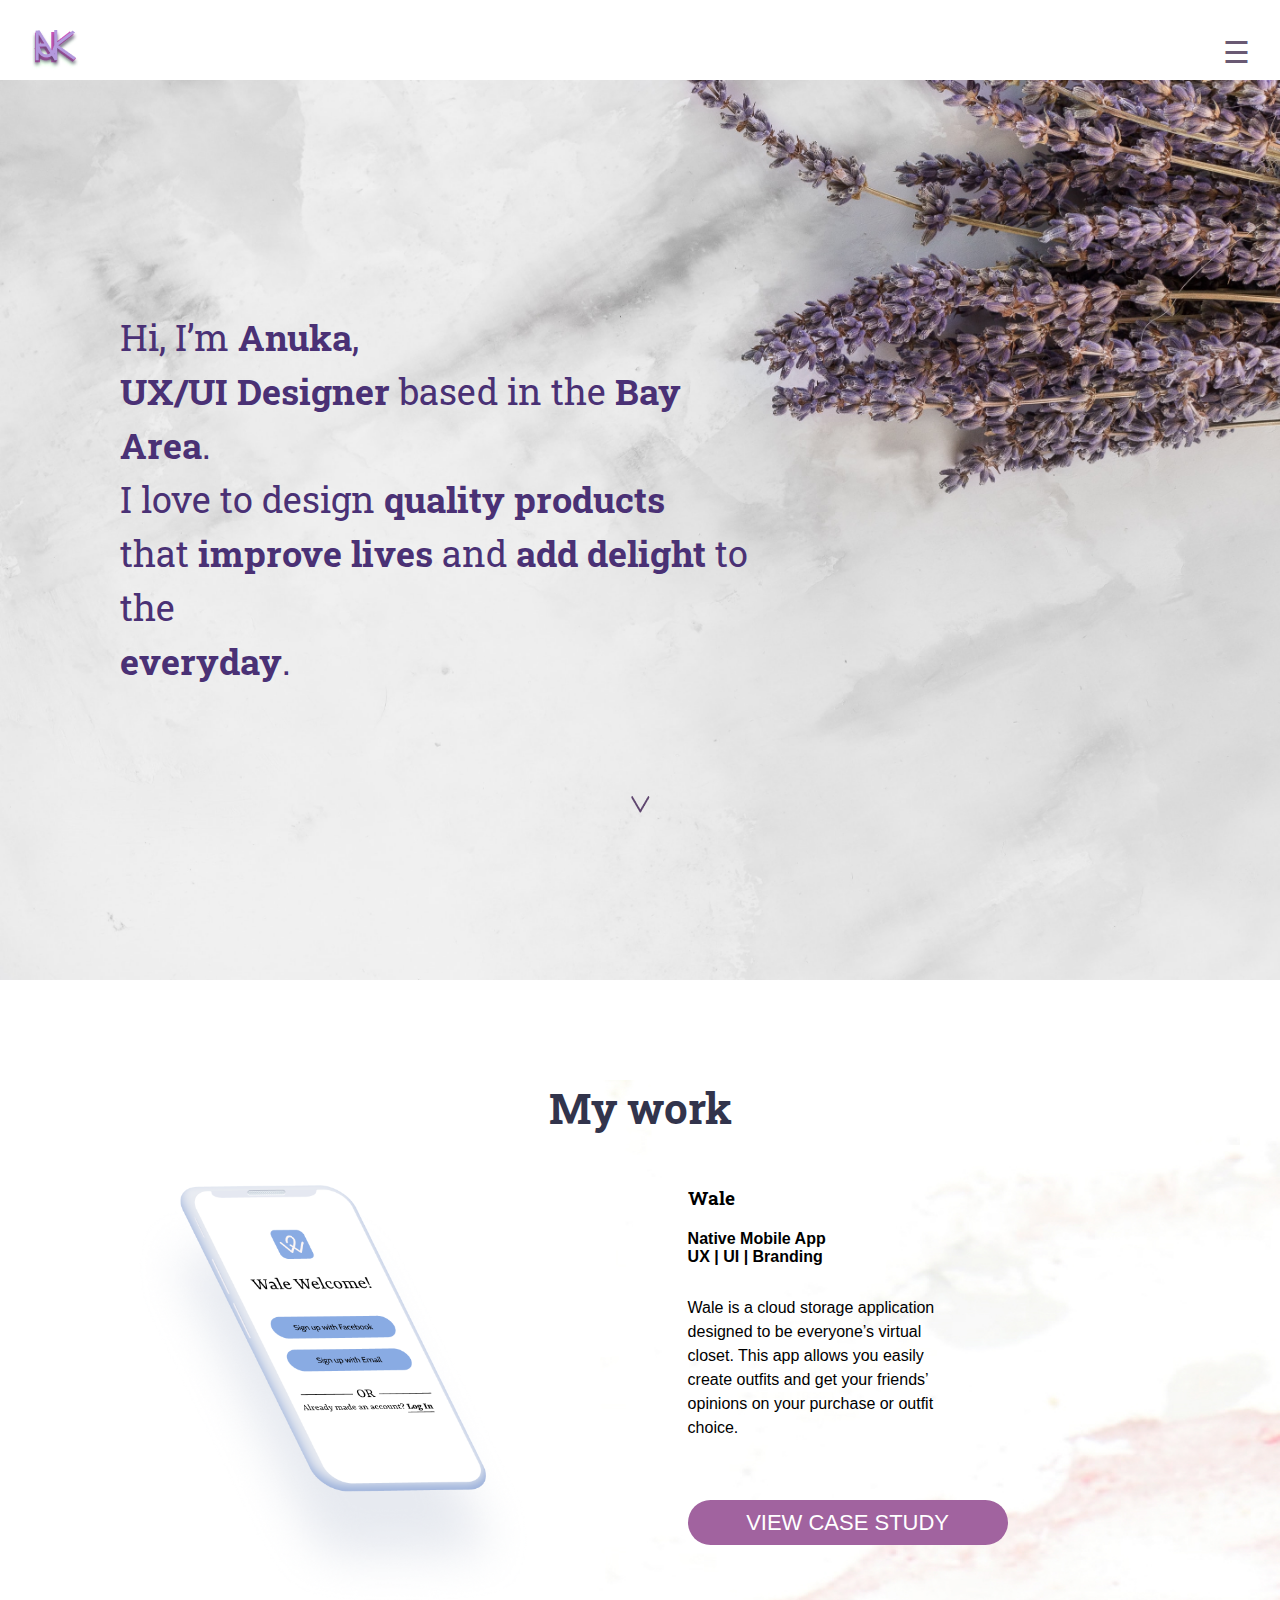
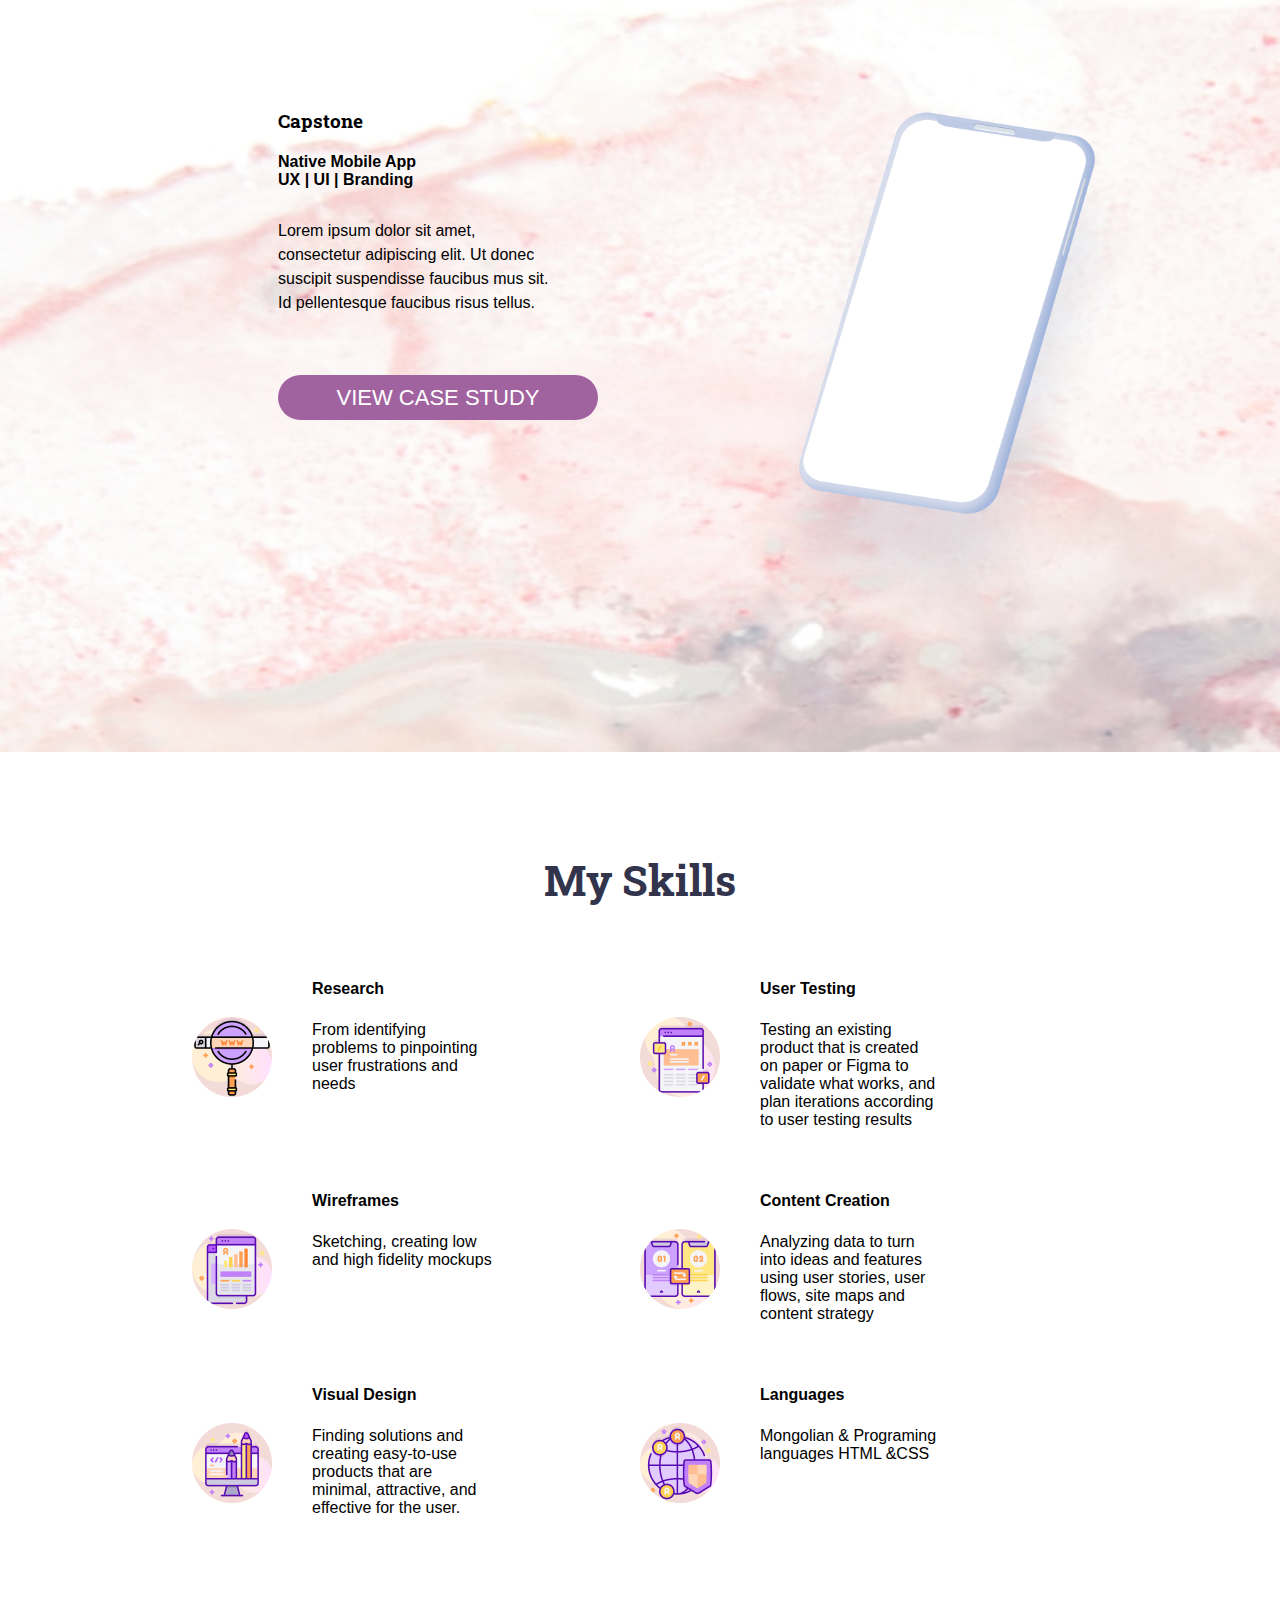
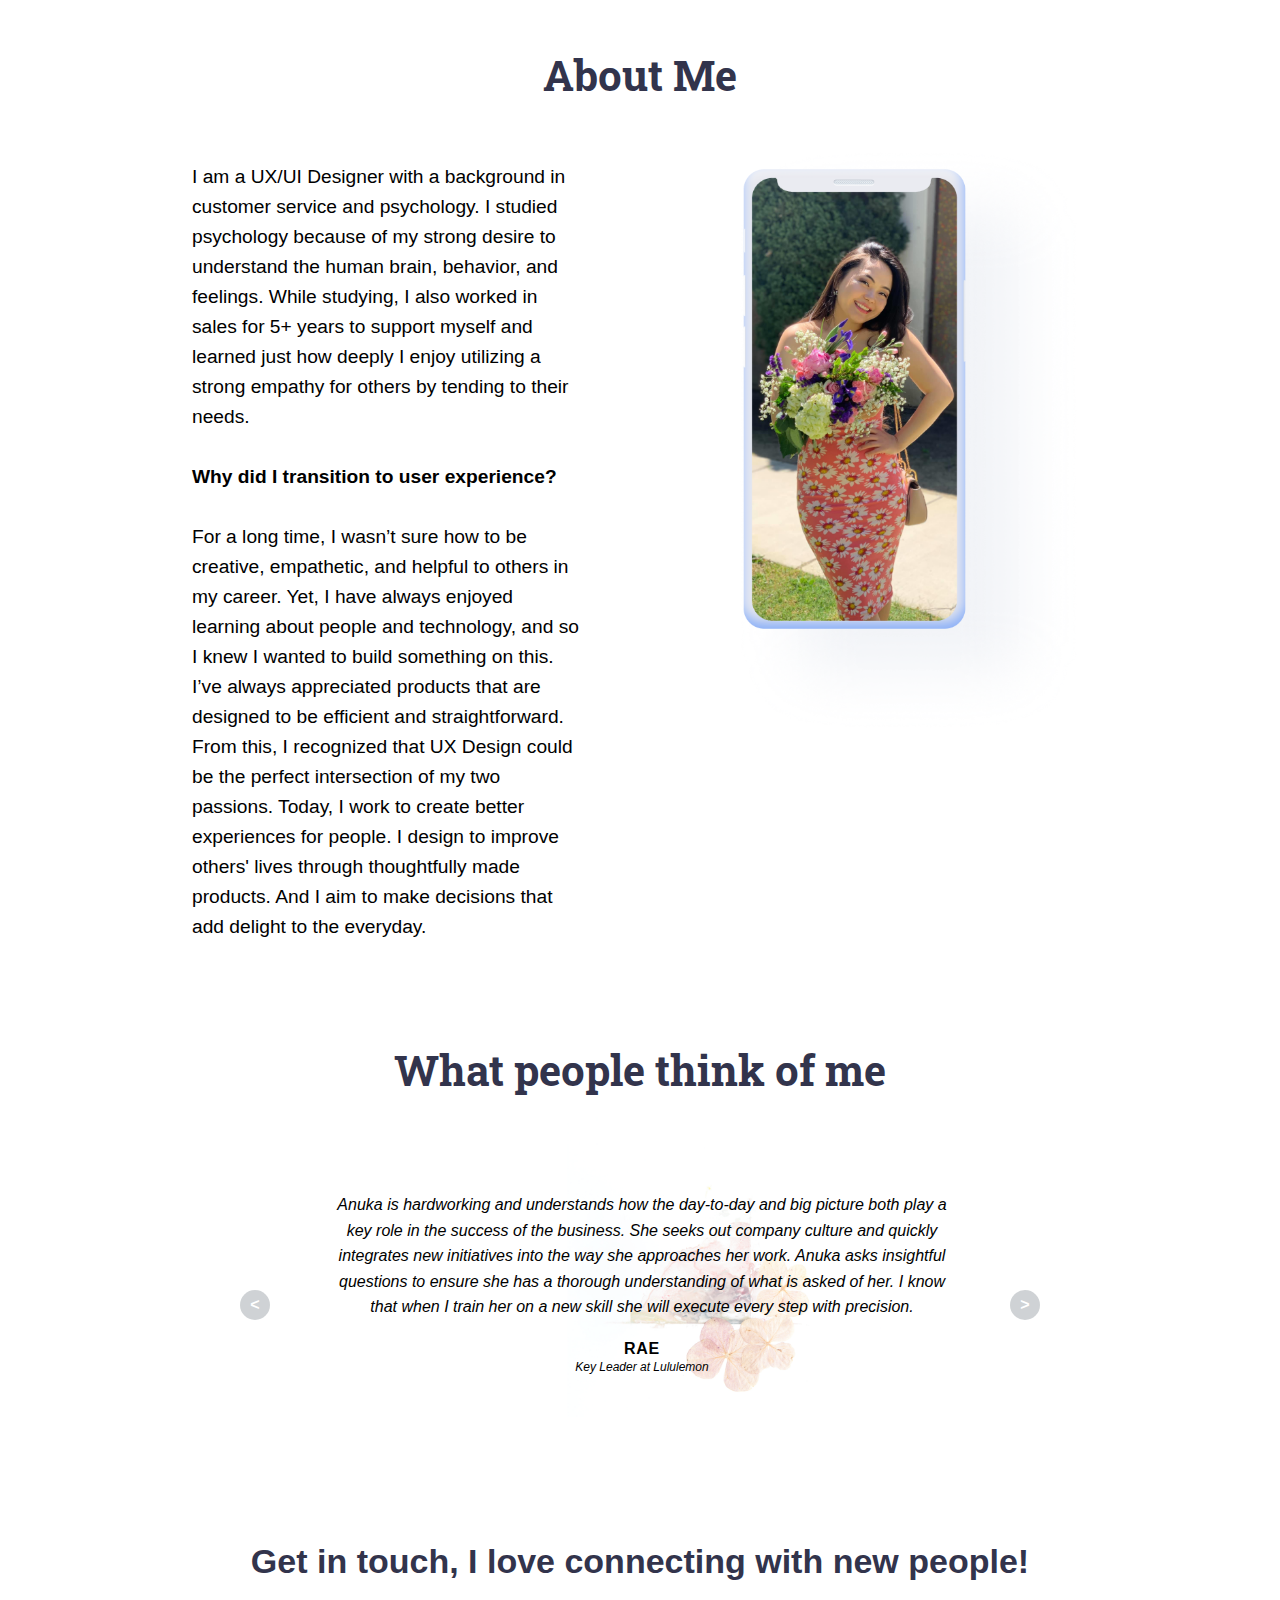
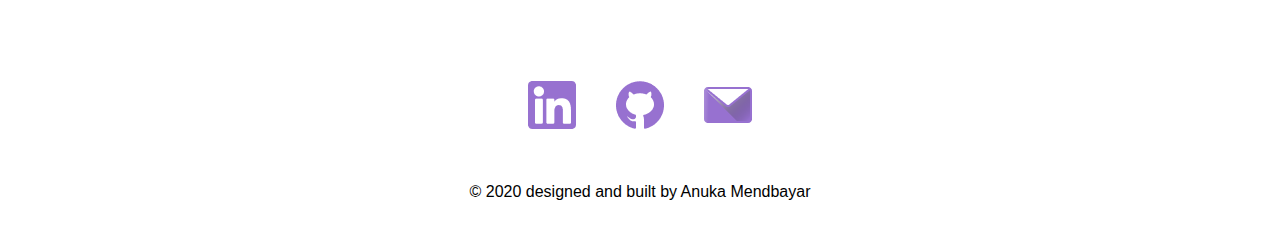
==== commit 328fbc63: "resume link changed" ====
--- a/index.html
+++ b/index.html
@@ -18,7 +18,7 @@
         <a href="index.html" onclick="closeNav()">Home</a>
         <a href="index.html#cs" onclick="closeNav()">Work</a>
         <a href="index.html#about" onclick="closeNav()">About</a>
-        <a href="https://drive.google.com/file/d/1ET_33RaE9j6NXTCQkp78I46xDME9tnYY/view?usp=sharing" onclick="closeNav()">Resume</a>
+        <a href="https://drive.google.com/file/d/1bMU77Y_Y6npJeci_kIAdNd54KmzzR2Gt/view?usp=sharing" target="_blank" onclick="closeNav()">Resume</a>
         <h1 class = "small-title">Get in touch, I love connecting with new people!</h1>
         <div class = "contact">
           <a href="https://www.linkedin.com/in/anuka-mendbayar/" target="_blank"> <img src = "images/linkedin.png" alt="Linkedin"/></a>
--- a/css/style.css
+++ b/css/style.css
@@ -128,7 +128,7 @@
   display: flex;
   justify-content: center;
   align-items: center;
-  margin-top: 120px;
+  margin-top: 60px;
   margin-left: 150px;
 }
 
@@ -197,13 +197,13 @@
 .about-me > p{
   font-size: 1.2em;
   margin-top: 20px;
-  width: 60%;
-  line-height: 150%;
+  width: 50%;
+  line-height: 30px;
+  padding-right: 150px;
 }
 
 .about-me > img{
   width: 40%;
-  margin-left: 50px;
 }
 
 .testimonials {
@@ -493,8 +493,8 @@
   .about-me>p{
     font-size: 1.8em;
     margin: auto;
-    width: 65%;
-    line-height: 150%;
+    width: 50%;
+    line-height: 80px;
   }
 
   .about-me>img{
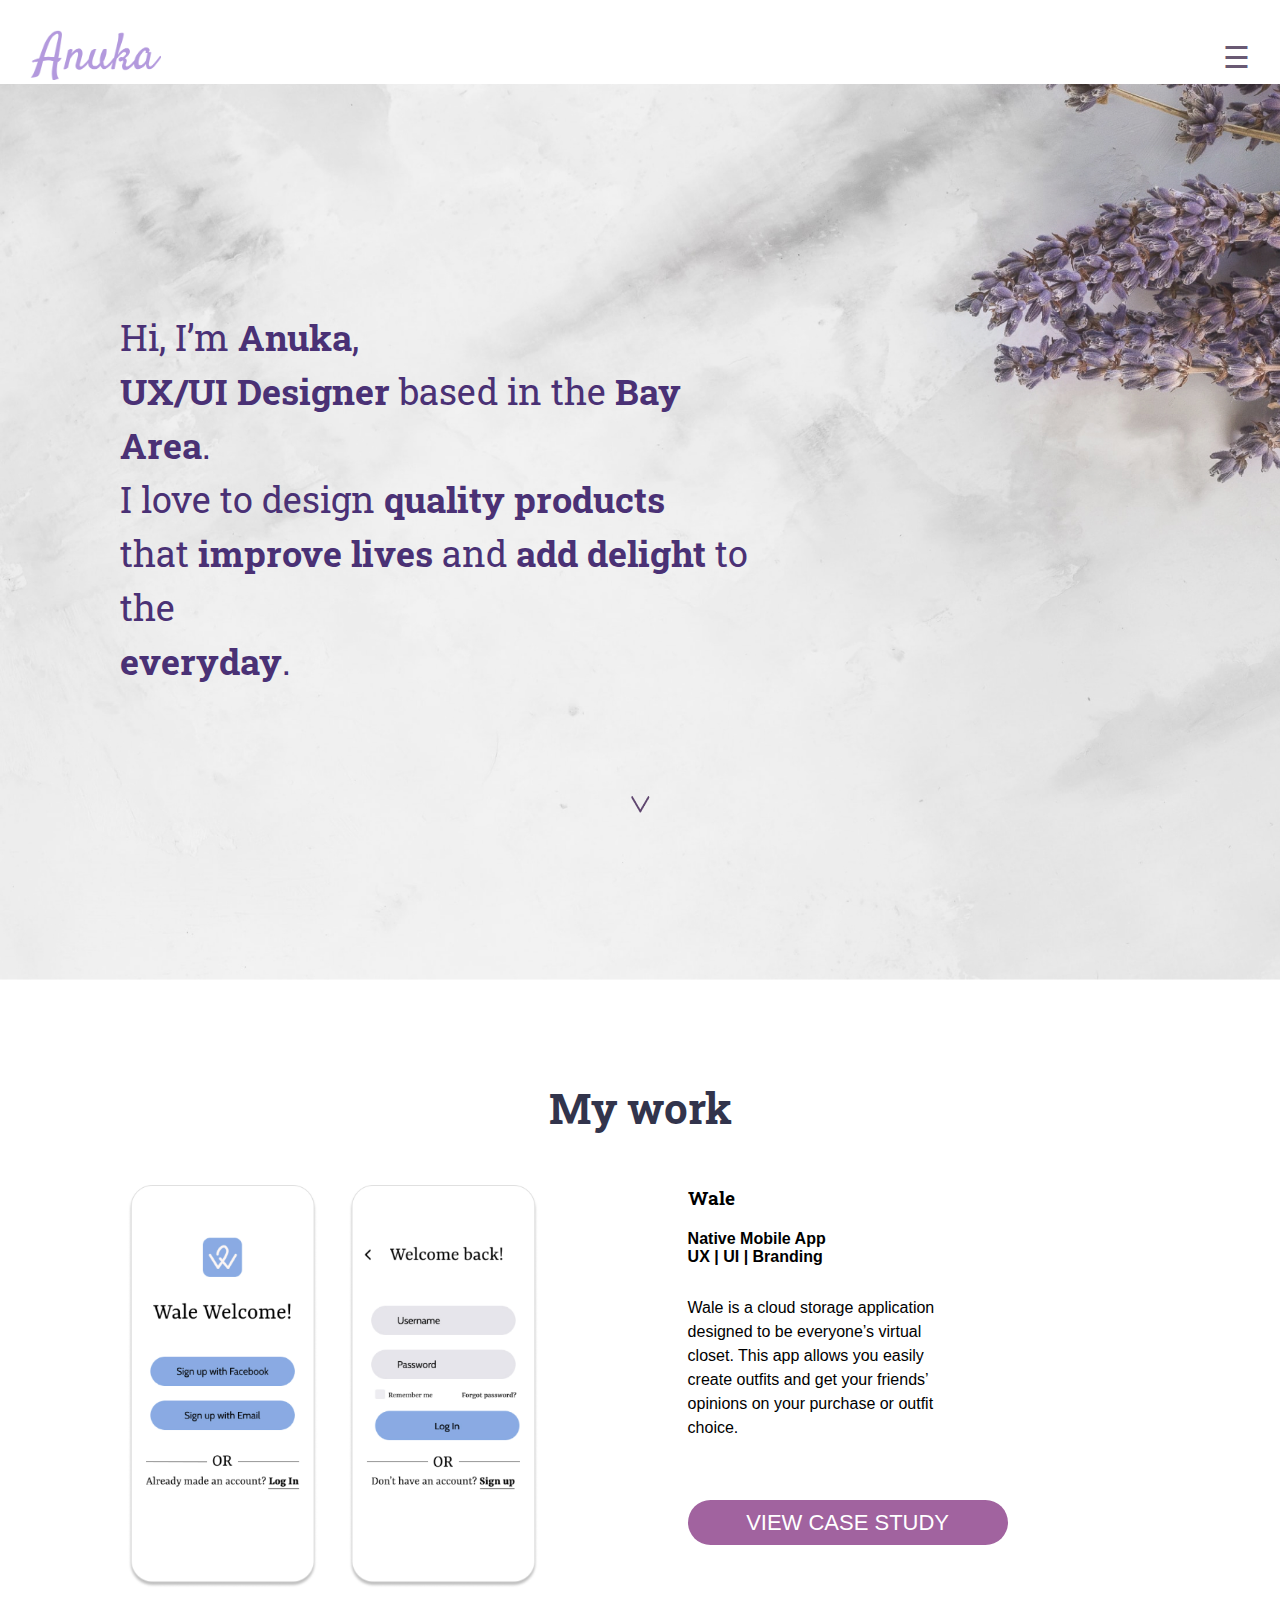
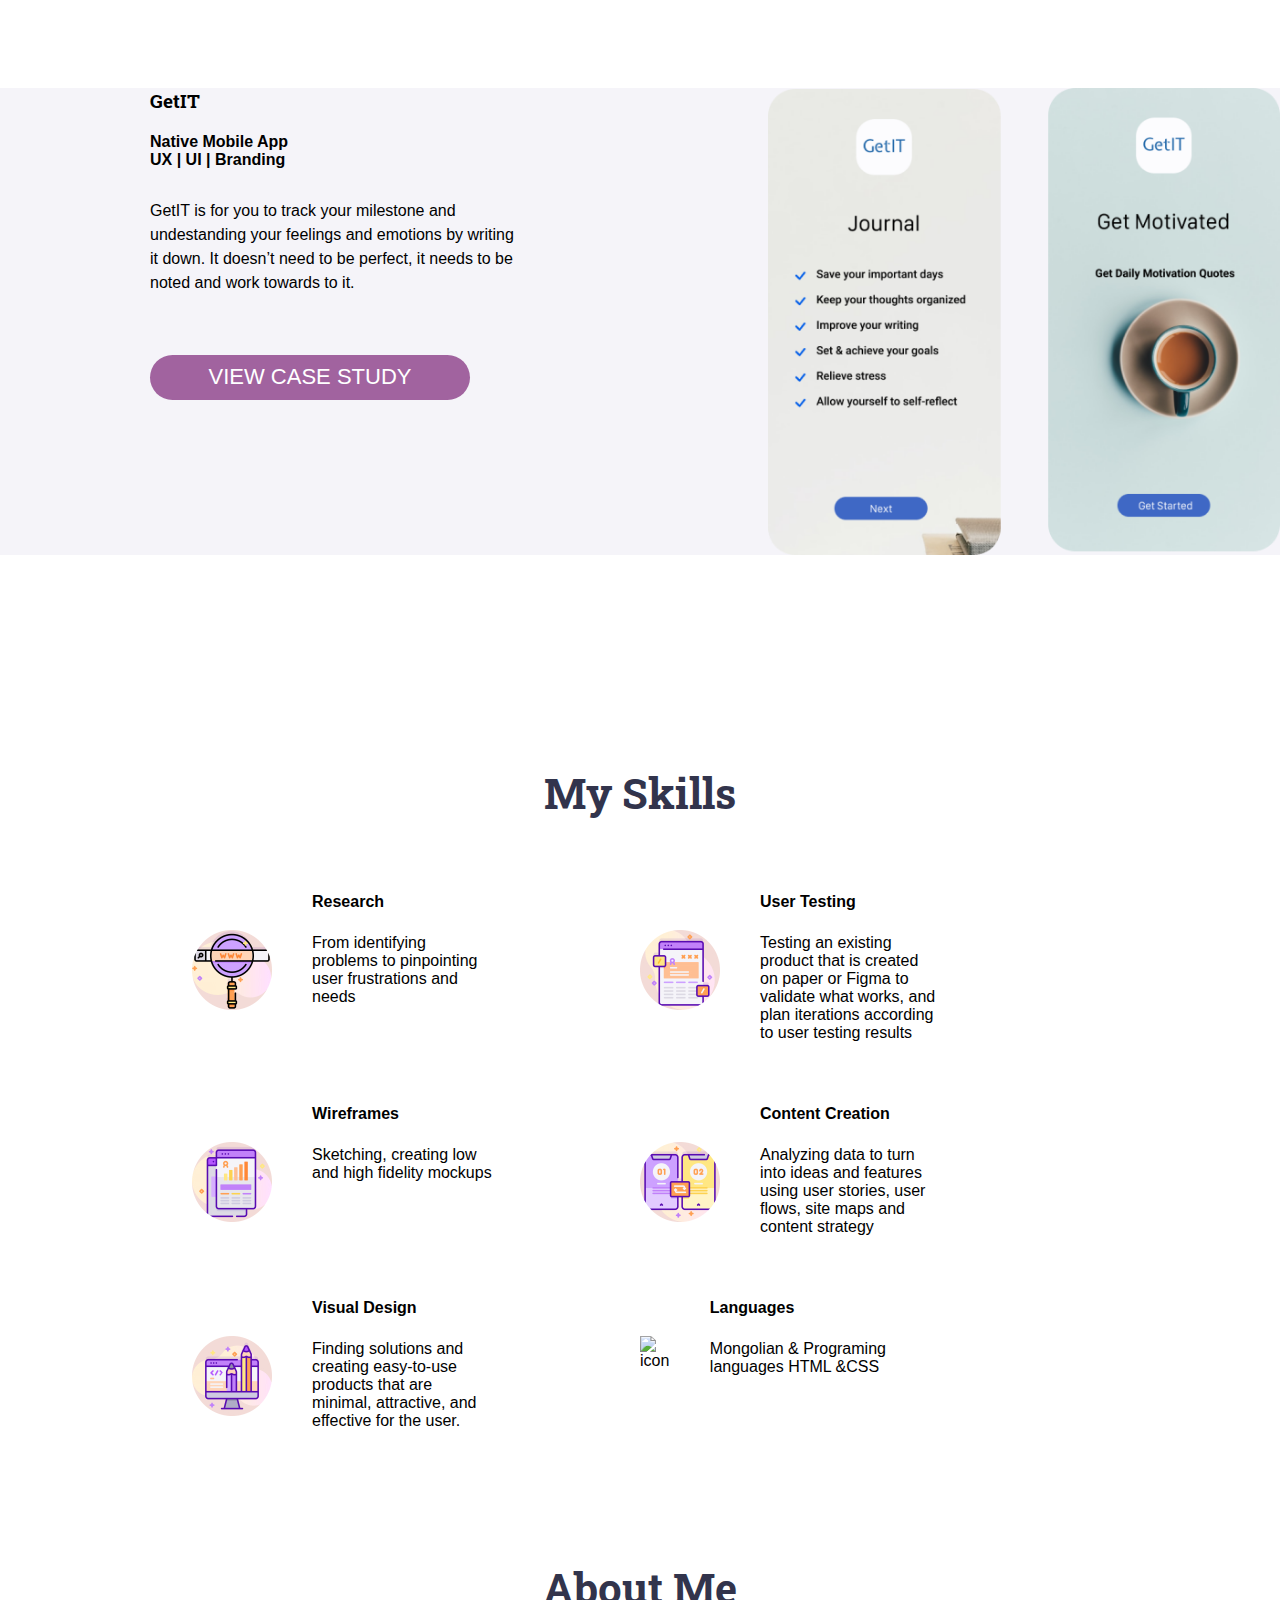
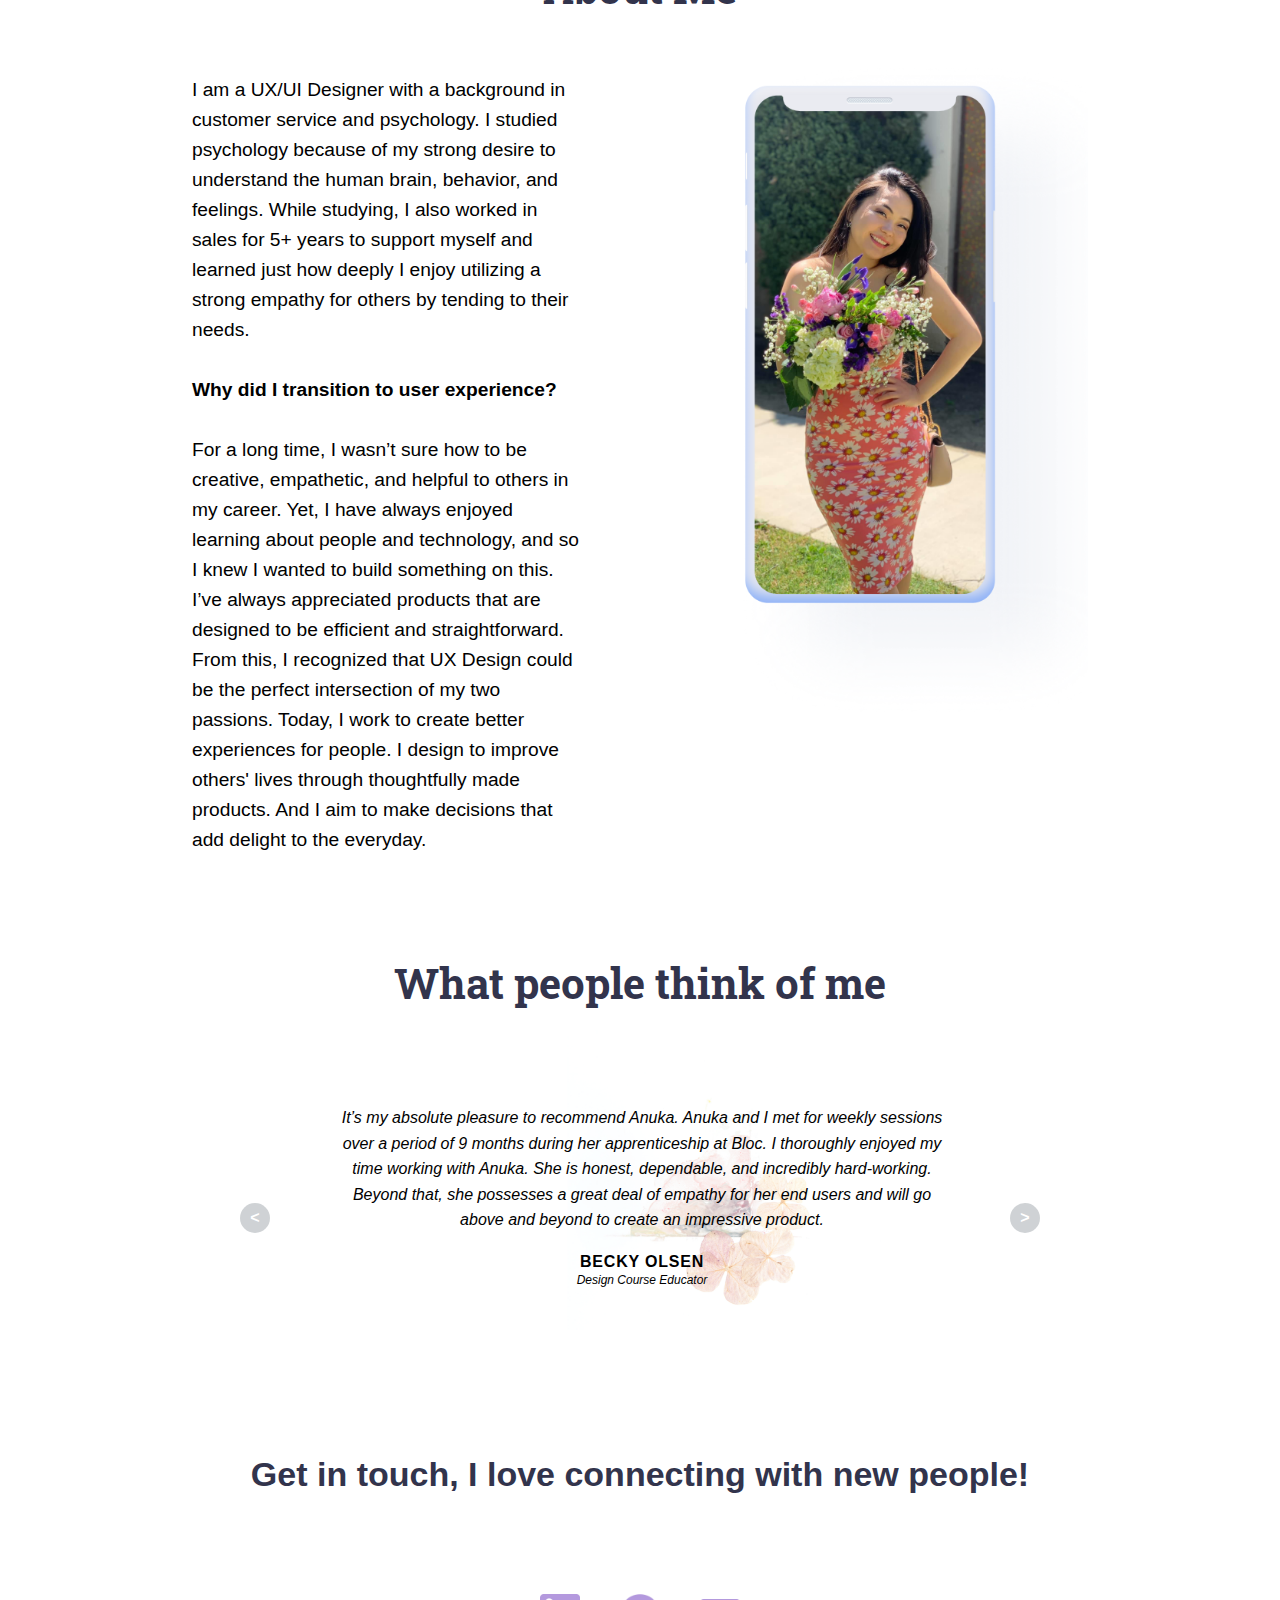
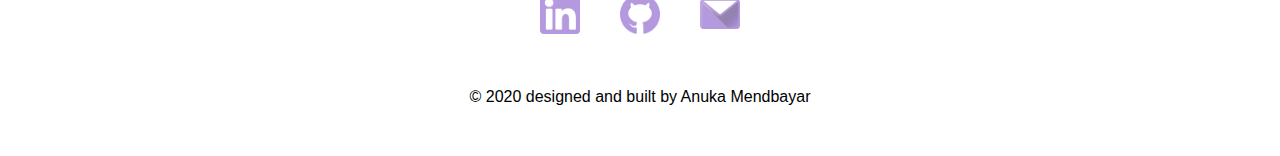
==== commit 8cecbce5: "changing picture pixells and logo" ====
--- a/index.html
+++ b/index.html
@@ -21,9 +21,9 @@
         <a href="https://drive.google.com/file/d/1bMU77Y_Y6npJeci_kIAdNd54KmzzR2Gt/view?usp=sharing" target="_blank" onclick="closeNav()">Resume</a>
         <h1 class = "small-title">Get in touch, I love connecting with new people!</h1>
         <div class = "contact">
-          <a href="https://www.linkedin.com/in/anuka-mendbayar/" target="_blank"> <img src = "images/linkedin.png" alt="Linkedin"/></a>
-          <a href="https://github.com/Anuhandai/" target="_blank"> <img src = "images/github.png" alt="Github"/></a>
-          <a href="https://mail.google.com/mail/u/0/?view=cm&fs=1&tf=1&source=mailto&to=b.anumend@gmail.com&su=Hello!" target="_blank"> <img src = "images/email.png" alt="Email"/></a>
+          <a href="https://www.linkedin.com/in/anuka-mendbayar/" target="_blank"> <img src = "images/linkedin.jpg" alt="Linkedin"/></a>
+          <a href="https://github.com/Anuhandai/" target="_blank"> <img src = "images/github.jpg" alt="Github"/></a>
+          <a href="https://mail.google.com/mail/u/0/?view=cm&fs=1&tf=1&source=mailto&to=b.anumend@gmail.com&su=Hello!" target="_blank"> <img src = "images/email.jpg" alt="Email"/></a>
         </div>
       </div>
     </div>
@@ -55,7 +55,7 @@
   <div class = "my-work">
     <h2 class = "title my-work">My work</h2>
     <div class = "project-row">
-      <img src = "images/wale-screen.png" alt="icon"/>
+      <img src = "images/wale-screen.jpg" alt="icon"/>
       <div class = "project-text-container">
         <div class = "project-text">
           <h3>Wale</h3>
@@ -71,10 +71,11 @@
     <div class = "project-row reverse">
       <div class = "project-text-container">
         <div class = "project-text">
-          <h3>Capstone</h3>
+          <h3>GetIT</h3>
           <h4>Native Mobile App</h4>
           <h4>UX | UI | Branding </h4>
-          <p>Lorem ipsum dolor sit amet, consectetur adipiscing elit. Ut donec suscipit suspendisse faucibus mus sit. Id pellentesque faucibus risus tellus.</p>
+          <p>GetIT is for you to track your milestone and undestanding your feelings and emotions by writing it down.
+It doesn’t need to be perfect, it needs to be noted and work towards to it.</p>
         </div>
         <div class = "view-case-study">
           <p><a href ="project2.html">VIEW CASE STUDY</a></p>
@@ -88,7 +89,7 @@
     <div class = "skills-container">
       <div class = "skill">
         <div class = "skill-image">
-          <img src = "images/research.png" alt="icon"/>
+          <img src = "images/research.jpg" alt="icon"/>
         </div>
         <div class = "skill-text">
           <h4>Research</h4>
@@ -97,7 +98,7 @@
       </div>
       <div class = "skill">
         <div class = "skill-image">
-          <img src = "images/usertesting.png" alt="icon"/>
+          <img src = "images/usertesting.jpg" alt="icon"/>
         </div>
         <div class = "skill-text">
           <h4>User Testing</h4>
@@ -106,7 +107,7 @@
       </div>
       <div class = "skill">
         <div class = "skill-image">
-          <img src = "images/wireframes.png" alt="icon"/>
+          <img src = "images/wireframes.jpg" alt="icon"/>
         </div>
         <div class = "skill-text">
           <h4>Wireframes</h4>
@@ -115,7 +116,7 @@
       </div>
       <div class = "skill">
         <div class = "skill-image">
-          <img src = "images/contentcreation.png" alt="icon"/>
+          <img src = "images/contentcreation.jpg" alt="icon"/>
         </div>
         <div class = "skill-text">
           <h4>Content Creation</h4>
@@ -124,7 +125,7 @@
       </div>
       <div class = "skill">
         <div class = "skill-image">
-          <img src = "images/visualdesign.png" alt="icon"/>
+          <img src = "images/visualdesign.jpg" alt="icon"/>
         </div>
         <div class = "skill-text">
           <h4>Visual Design</h4>
@@ -133,7 +134,7 @@
       </div>
       <div class = "skill">
         <div class = "skill-image">
-          <img src = "images/languages.png" alt="icon"/>
+          <img src = "images/languages.jpg" alt="icon"/>
         </div>
         <div class = "skill-text">
           <h4>Languages</h4>
@@ -162,6 +163,18 @@
       <div class="item">
         <div class="card">
           <p>
+            It’s my absolute pleasure to recommend Anuka.
+Anuka and I met for weekly sessions over a period of 9 months during her apprenticeship at Bloc. I thoroughly enjoyed my time working with
+Anuka. She is honest, dependable, and incredibly hard-working. Beyond that, she possesses a great deal of empathy for her end users and will go above and beyond to create
+an impressive product.
+          </p>
+          <span>Becky Olsen</span>
+          <p class = "name-label">Design Course Educator</p>
+        </div>
+      </div>
+      <div class="item">
+        <div class="card">
+          <p>
             Anuka is hardworking and understands how the day-to-day and big picture both play a key role in the success of the business. She seeks out company culture and quickly integrates new initiatives into the way she approaches her work. Anuka asks insightful questions to ensure she has a thorough understanding of what is asked of her. I know that when I train her on a new skill she will execute every step with precision.
           </p>
           <span>Rae</span>
@@ -177,24 +190,15 @@
           <p class = "name-label">Armani Specialist at Nordstrom</p>
         </div>
       </div>
-      <div class="item">
-        <div class="card">
-          <p>
-            I currently work with Anuka, and I must say I highly recommend her for any task at hand, her consistency and drive is key and she always ensures that things get completed on time and with the upmost expertises. Strong listener and and very trustworthy. There had been multiple scenarios where her strong mindset came into play to overcome the obstacles.
-          </p>
-          <span>Anthony Alamillo</span>
-          <p class = "name-label">Assistant Project Manager at Green Growth Industries Inc</p>
-        </div>
-      </div>
     </div>
     <span class="btn prev">&lt;</span>
     <span class="btn next">&gt;</span>
   </div>
   <h2 class = "small-title">Get in touch, I love connecting with new people!</h2>
   <div class = "contact">
-    <a href="https://www.linkedin.com/in/anuka-mendbayar/" target="_blank"> <img src = "images/linkedin.png" alt="Linkedin"/></a>
-    <a href="https://github.com/Anuhandai/" target="_blank"> <img src = "images/github.png" alt="Github"/></a>
-    <a href="https://mail.google.com/mail/u/0/?view=cm&fs=1&tf=1&source=mailto&to=b.anumend@gmail.com&su=Hello!" target="_blank"> <img src = "images/email.png" alt="Email"/></a>
+    <a href="https://www.linkedin.com/in/anuka-mendbayar/" target="_blank"> <img src = "images/linkedin.jpg" alt="Linkedin"/></a>
+    <a href="https://github.com/Anuhandai/" target="_blank"> <img src = "images/github.jpg" alt="Github"/></a>
+    <a href="https://mail.google.com/mail/u/0/?view=cm&fs=1&tf=1&source=mailto&to=b.anumend@gmail.com&su=Hello!" target="_blank"> <img src = "images/email.jpg" alt="Email"/></a>
   </div>
   <footer>
     <p> © 2020 designed and built by Anuka Mendbayar</p>
--- a/css/style.css
+++ b/css/style.css
@@ -20,7 +20,6 @@
 
 header > span{
   margin: 30px 30px 0 0;
-
 }
 
 .burger-icon{
@@ -29,8 +28,12 @@
   color: #695973;
 }
 
+.logo {
+  height: 50px;
+}
+
 .hero{
-  background-image: url("../images/lavender.jpg");
+  background-image: url("../images/lavender pic.jpg");
   background-repeat: no-repeat;
   background-size: cover;
   height: 100vh;
@@ -77,7 +80,6 @@
 }
 
 .my-work{
-  background-image: url("../images/casestudypic.jpg");
   background-repeat: no-repeat;
   background-size: cover;
   padding-bottom: 10px;
@@ -112,6 +114,12 @@
   line-height: 150%;
   width: 60%;
 }
+
+.project-row.reverse {
+  background-color: #F5F4F9;
+  width: 100%;
+}
+
 
 .project-text-container{
   width: 80%;
@@ -178,6 +186,11 @@
 .skill-image{
   margin-right: 40px;
   margin-top: 40px;
+}
+
+.skill-image img{
+  height: 80px;
+  width: 80px;
 }
 
 .skill-text > h4{
@@ -230,6 +243,10 @@
   background-size: cover;
 }
 
+.contact img {
+  height: 40px;
+  width: 40px;
+}
 .card {
   padding: 80px 40px 40px;
   z-index: 1;
@@ -250,6 +267,7 @@
   letter-spacing: 0.05em;
   text-transform: uppercase;
 }
+
 .testimonials .btn {
   position: absolute;
   top: 50%;
@@ -370,7 +388,7 @@
 @media only screen and (min-device-width: 320px) and (max-device-width: 680px) {
   /* Styles */
   .logo{
-    width: 200px;
+    height: 100px;
     margin-top: 60px;
   }
 
@@ -381,16 +399,16 @@
   .hero{
     background-image: url("../images/lavender.png");
     background-repeat: no-repeat;
-    height: 90vh;
+    height: 70vh;
     margin-bottom: 200px;
     font-family: 'Roboto Slab';
   }
 
   .hero-tagline{
-    width: 60%;
-    font-size: 60px;
+    width: 40%;
+    font-size: 50px;
     margin-left: 150px;
-    margin-top: 500px;
+    margin-top: 250px;
     line-height: 100px;
     font-size: 'Roboto Slab'
   }
@@ -478,7 +496,8 @@
   }
 
   .skill-image >img{
-    width: 200px;
+    width: 120px;
+    height: 120px;
     margin-top: 0px;
     margin-right: 20px;
   }
@@ -512,8 +531,8 @@
     padding: 0 40px;
   }
 
-  .contact > img{
-    width: 100px;
+  .contact>img{
+    height: 40px;
   }
 
   footer > p{
@@ -800,6 +819,10 @@
   line-height: 150%;
 }
 
+.anchor >img{
+  width:50%
+}
+
 .product-features{
   width: 80%;
   display: flex;
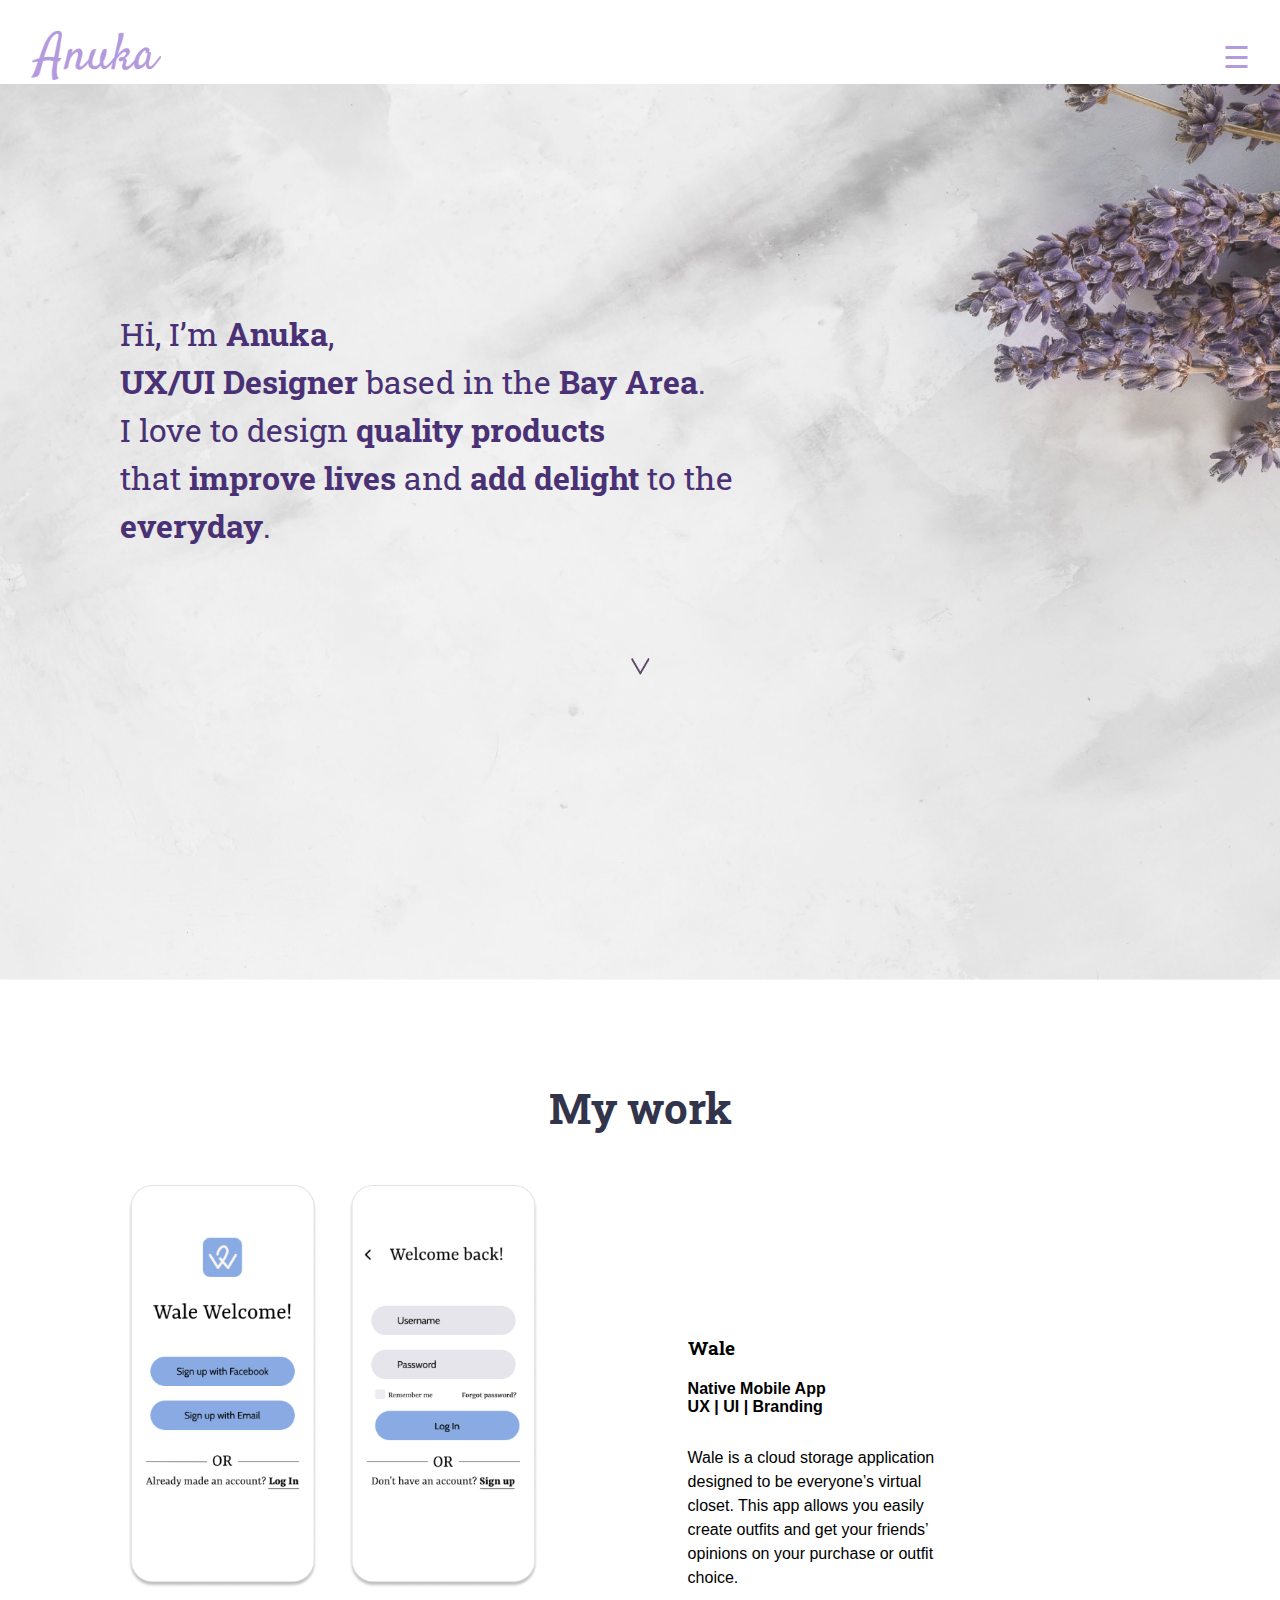
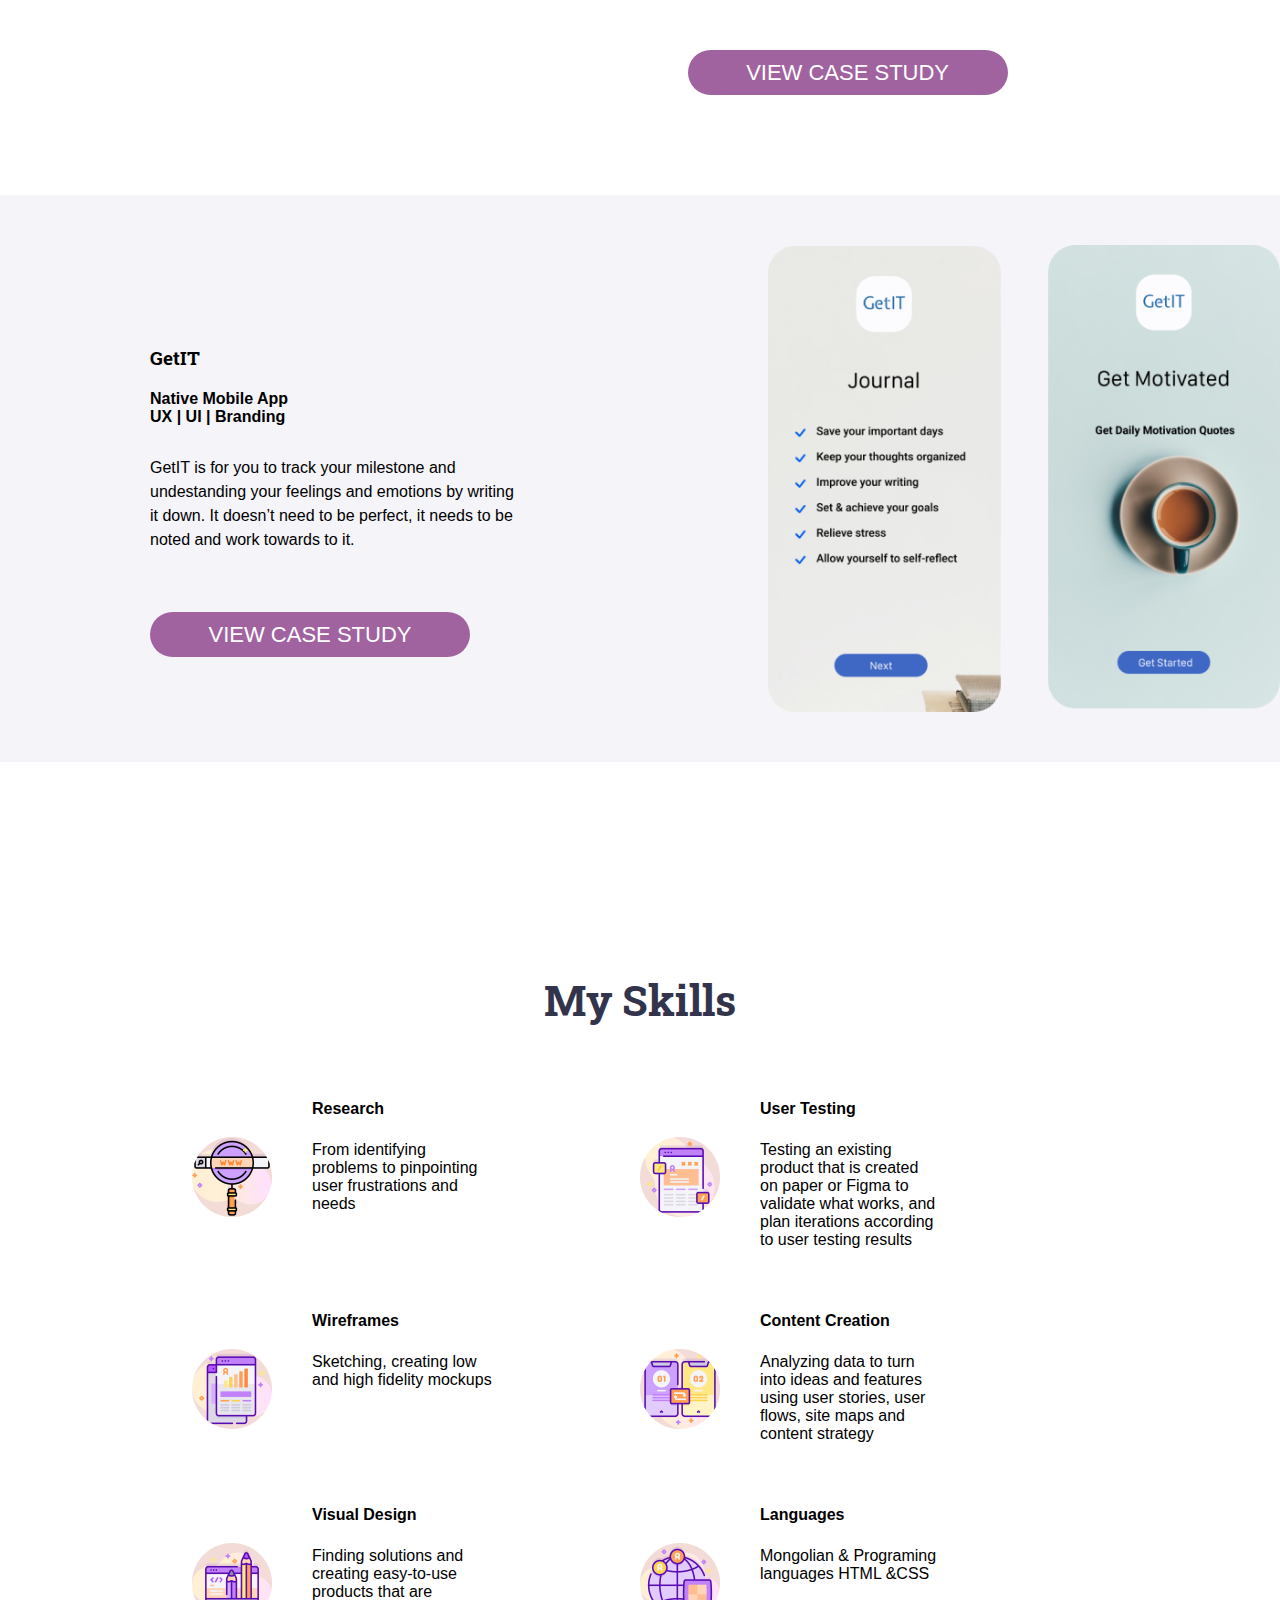
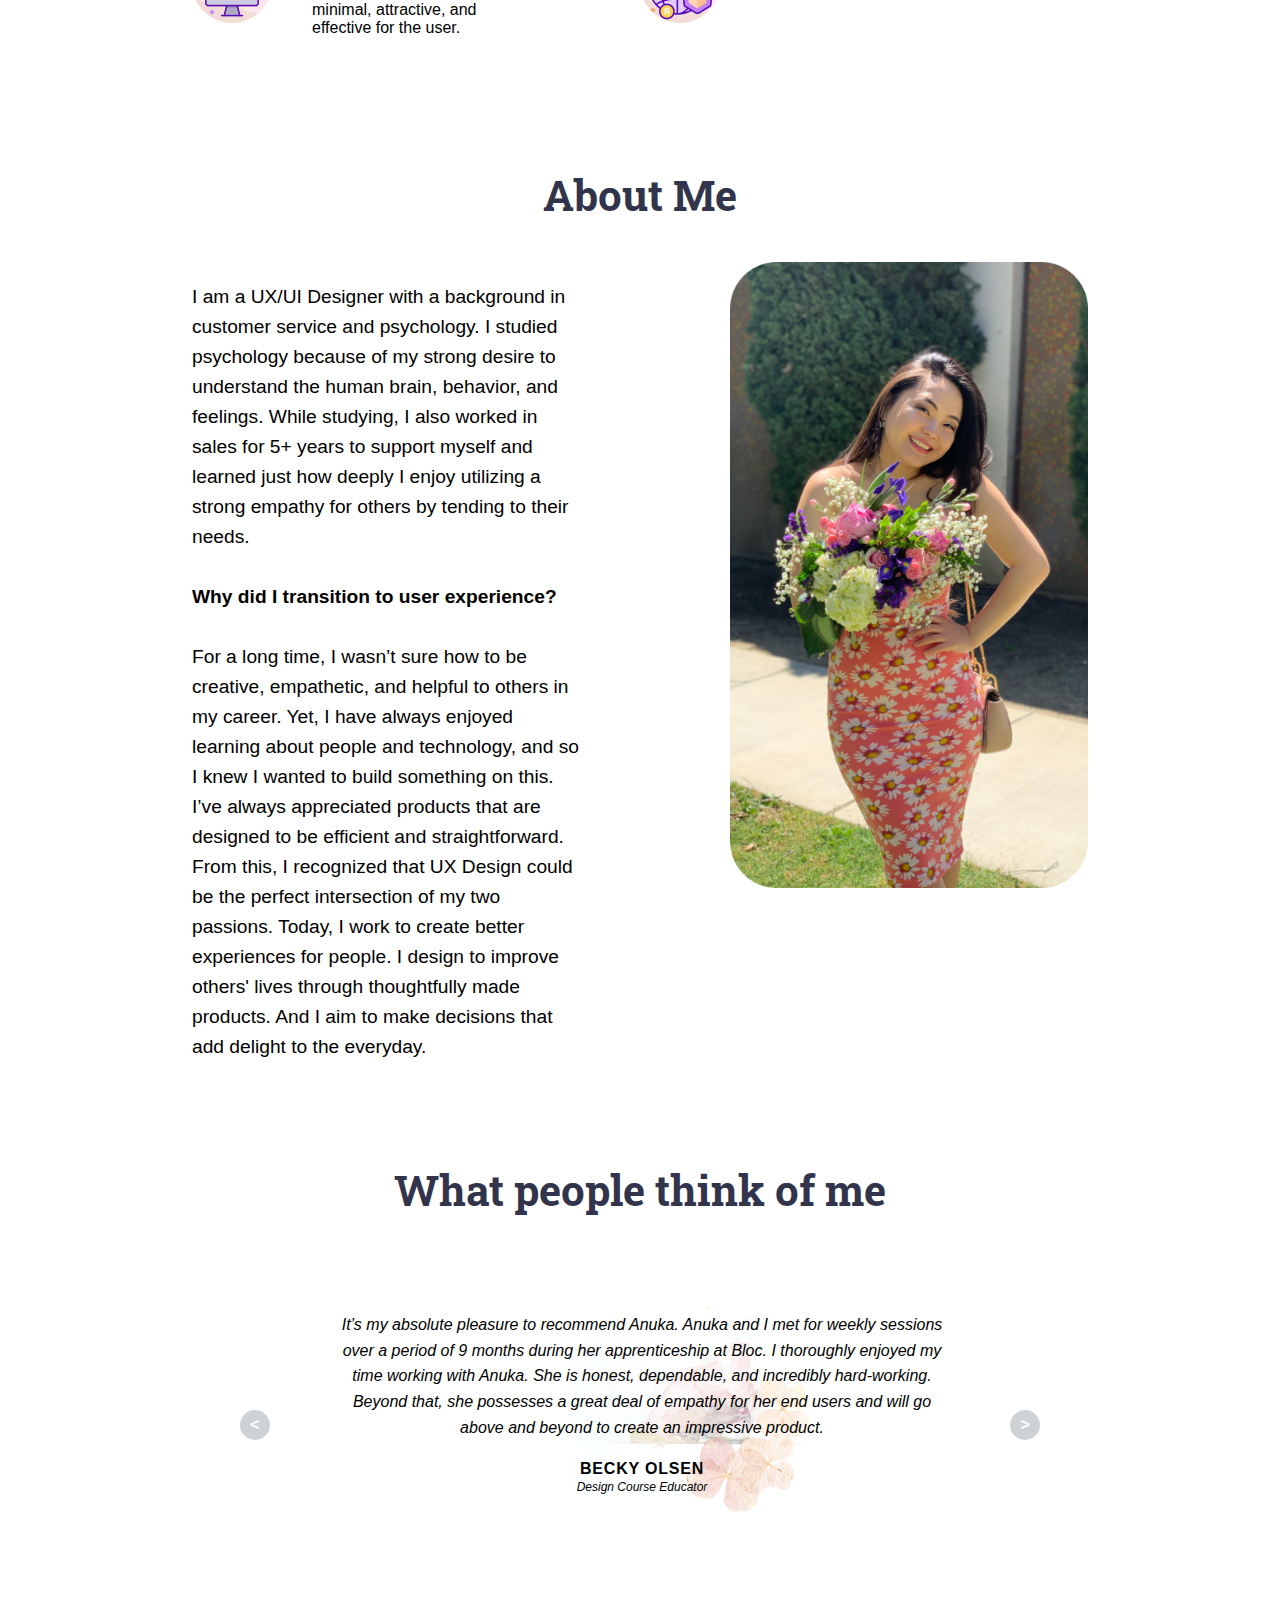
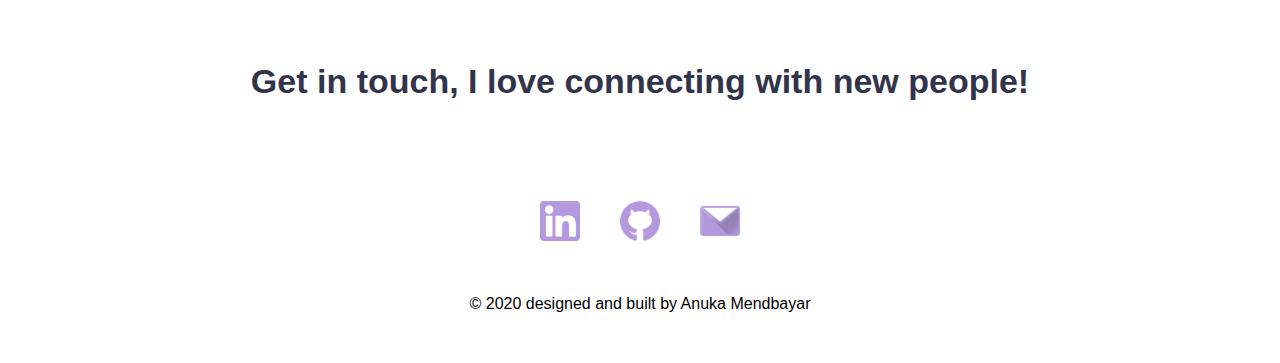
==== commit 5c38e1fb: "ios" ====
--- a/index.html
+++ b/index.html
@@ -81,7 +81,8 @@
           <p><a href ="project2.html">VIEW CASE STUDY</a></p>
         </div>
       </div>
-      <img src = "images/second-phone.png" alt="icon"/>
+      <img src = "images/second-phone.png" alt="icon"/ style="padding-top: 50px;
+        padding-bottom: 50px;">
     </div>
   </div>
   <h2 class = "title">My Skills</h2>
@@ -155,7 +156,7 @@
       I’ve always appreciated products that are designed to be efficient and straightforward. From this, I recognized that UX Design could be the perfect intersection of my two passions.
       Today, I work to create better experiences for people. I design to improve others' lives through thoughtfully made products. And I aim to make decisions that add delight to the everyday.
     </p>
-    <img src = "images/biopicture.png" alt="Biopicture"/>
+    <img src = "images/biopicture1.jpg" alt="Biopicture"/>
   </div>
   <h2 class = "title test">What people think of me</h2>
   <div class="testimonials">
--- a/css/style.css
+++ b/css/style.css
@@ -25,7 +25,7 @@
 .burger-icon{
   font-size:30px;
   cursor:pointer;
-  color: #695973;
+  color: #B399DD;
 }
 
 .logo {
@@ -46,7 +46,7 @@
 
 .hero-tagline{
   width: 50%;
-  font-size: 36px;
+  font-size: 32px;
   margin-left: 120px;
   margin-top: 230px;
   font-family: 'Roboto Slab';
@@ -95,6 +95,7 @@
 
 .project-row > img{
   width: 40%;
+  height: 100%;
 }
 
 .project-text{
@@ -126,6 +127,7 @@
   display: flex;
   flex-direction: column;
   justify-content: flex-start;
+  padding-top: 150px;
 }
 
 .view-case-study{
@@ -406,7 +408,7 @@
 
   .hero-tagline{
     width: 40%;
-    font-size: 50px;
+    font-size: 40px;
     margin-left: 150px;
     margin-top: 250px;
     line-height: 100px;
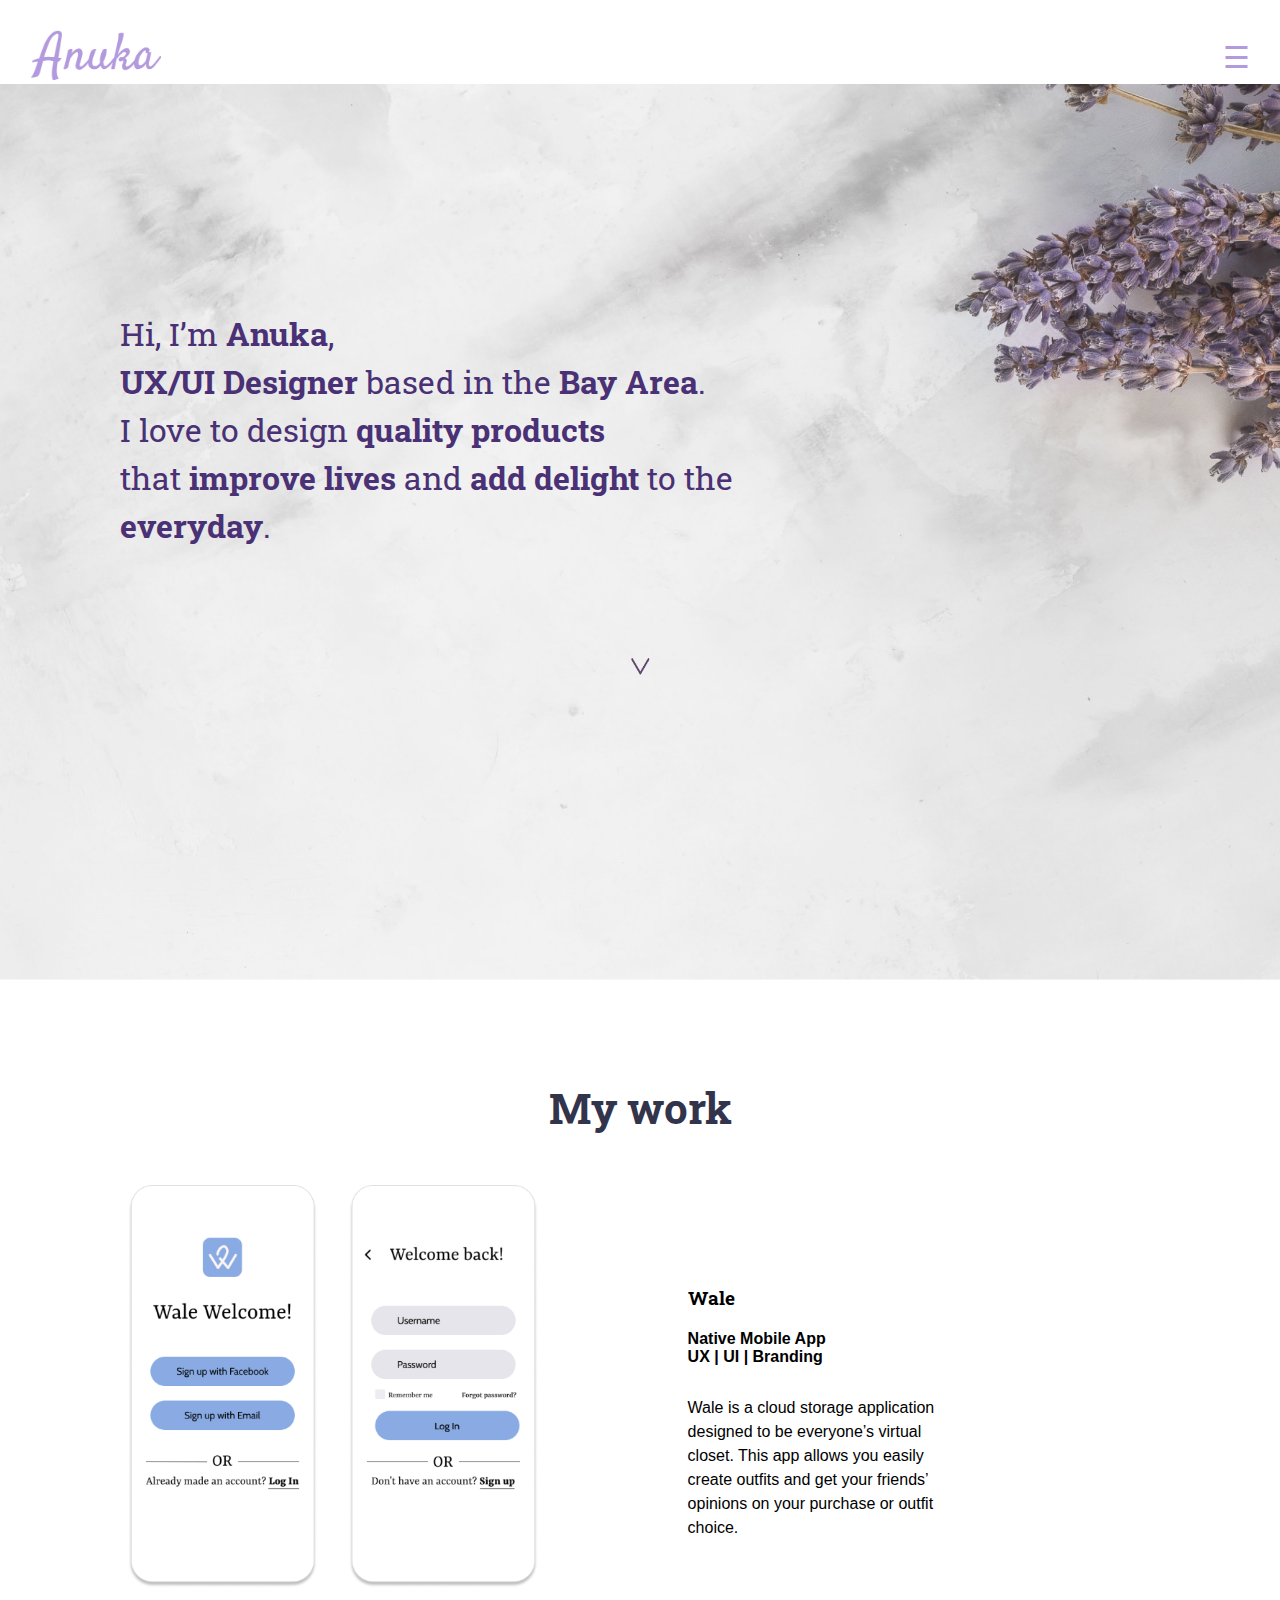
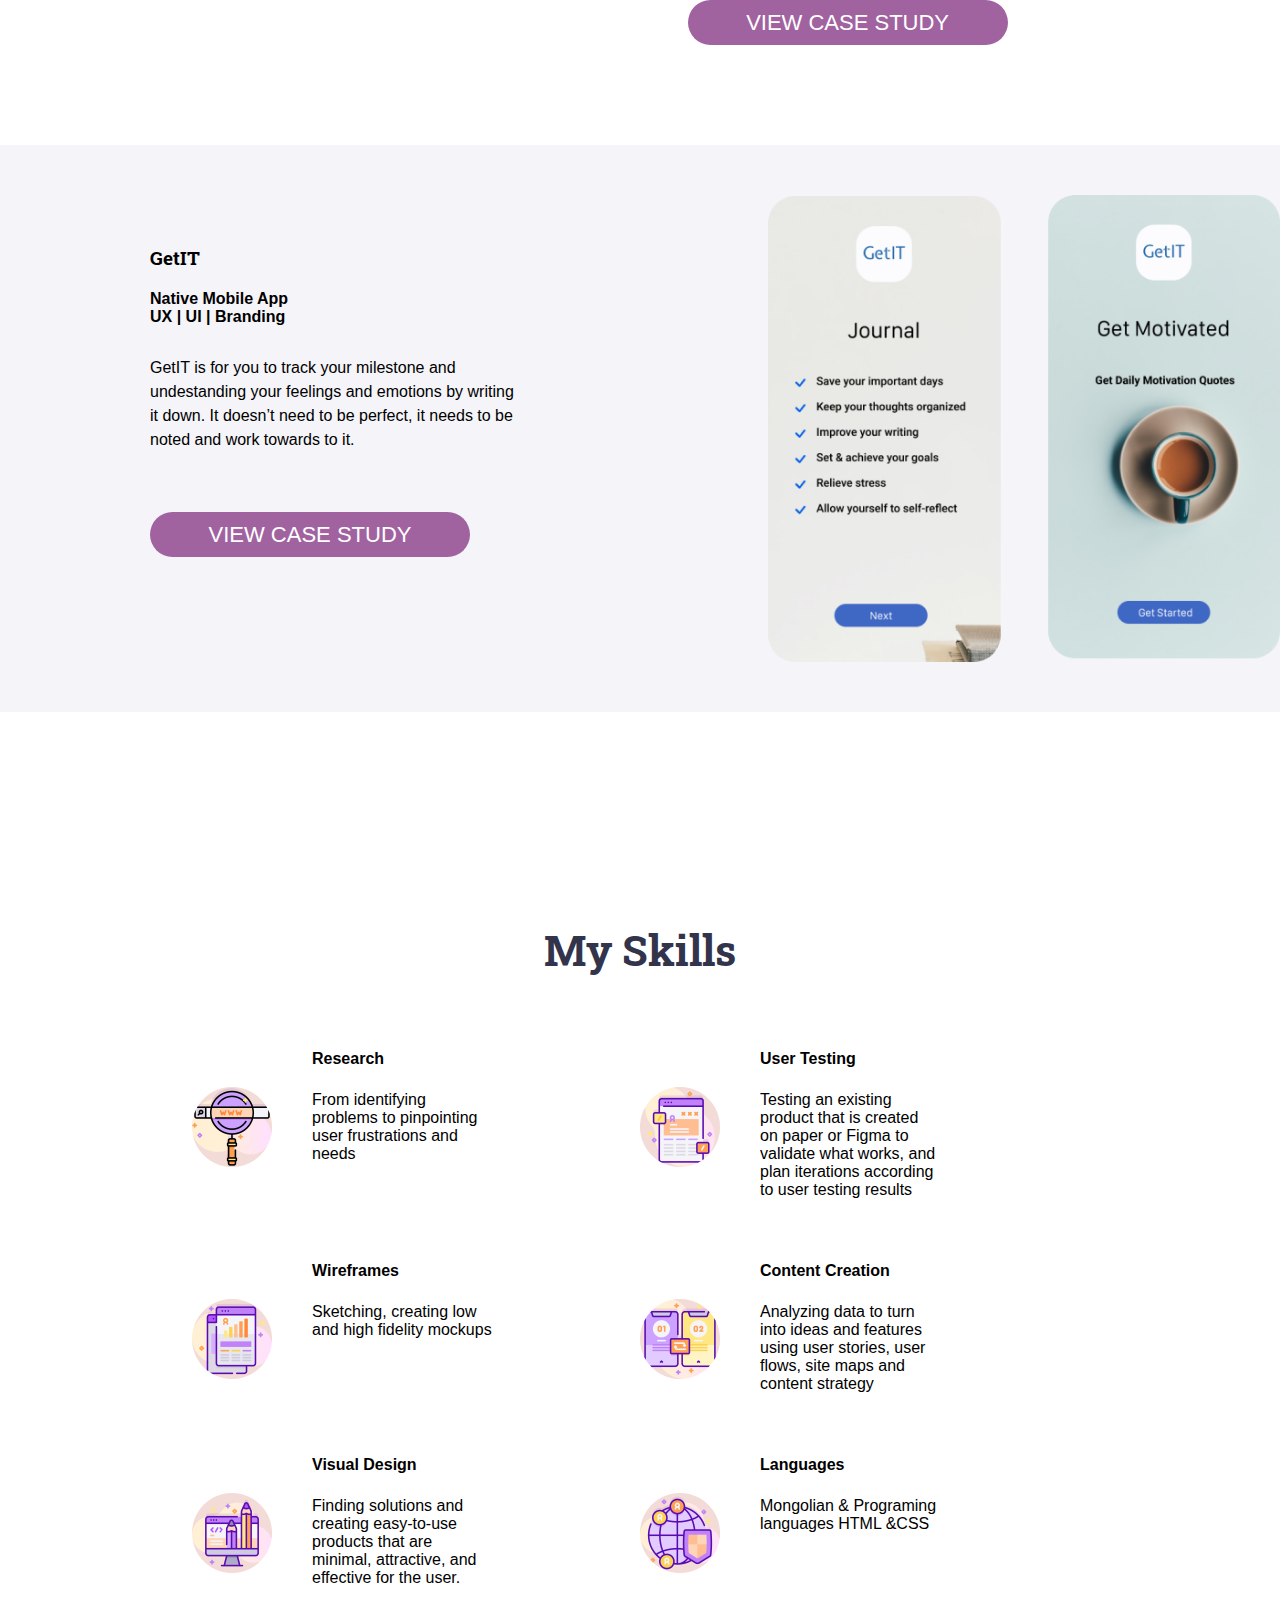
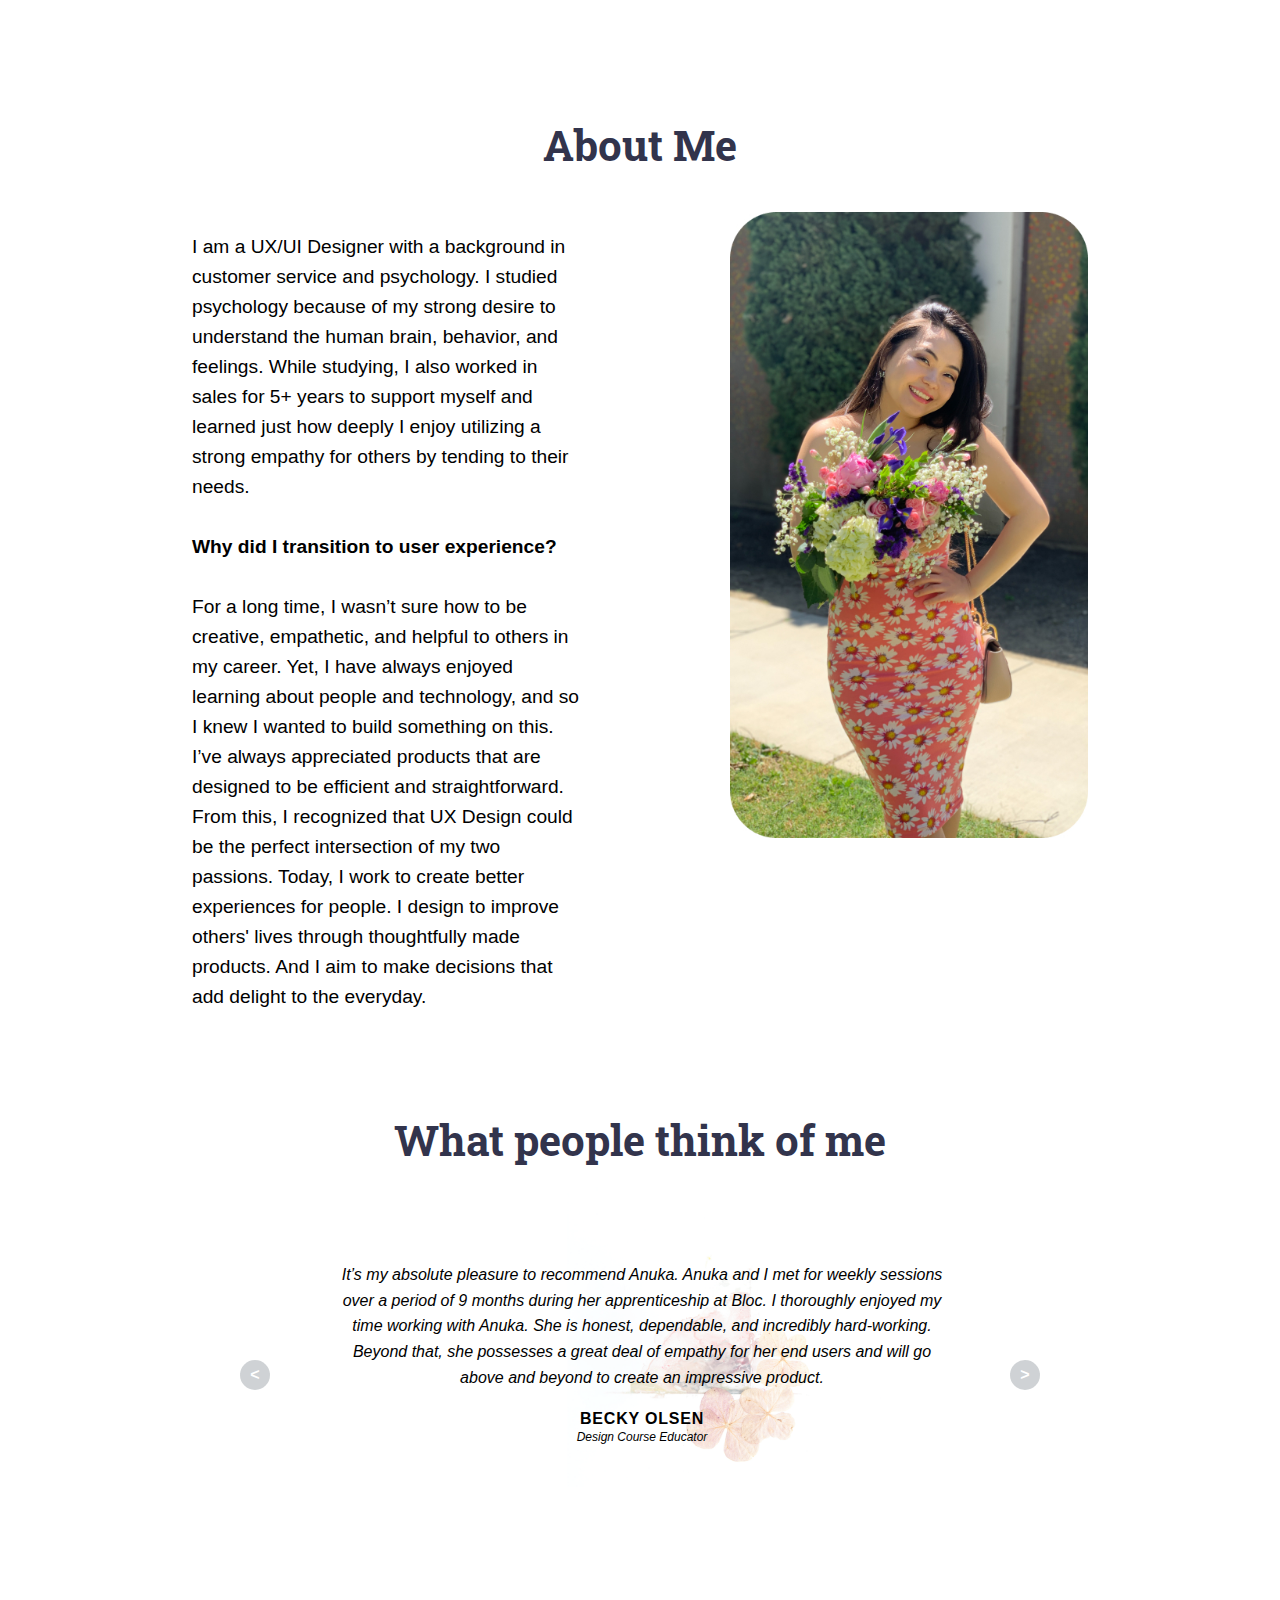
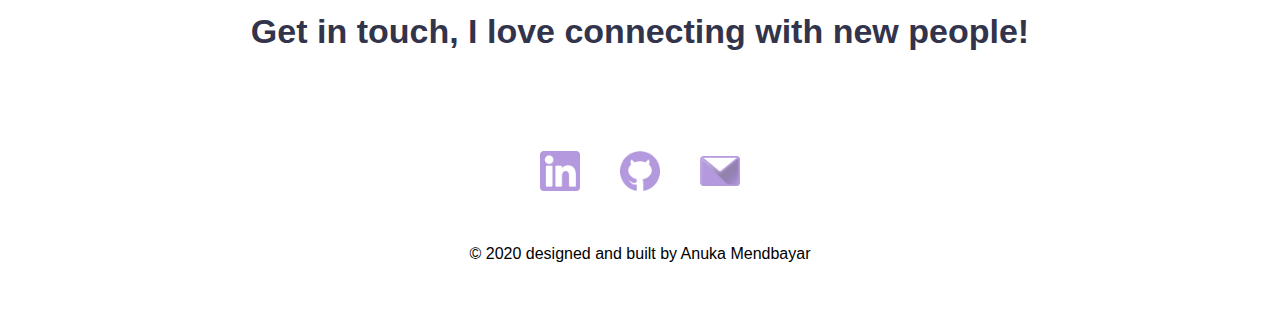
==== commit 7ece96cf: "spelling" ====
--- a/index.html
+++ b/index.html
@@ -6,6 +6,17 @@
   <link rel="stylesheet" href="css/reset.css">
   <link href='https://fonts.googleapis.com/css?family=Roboto Slab' rel='stylesheet'/>
   <title>Anuka Portfolio</title>
+  <!-- Hotjar Tracking Code for www.anukadesign.com -->
+<script>
+    (function(h,o,t,j,a,r){
+        h.hj=h.hj||function(){(h.hj.q=h.hj.q||[]).push(arguments)};
+        h._hjSettings={hjid:2156865,hjsv:6};
+        a=o.getElementsByTagName('head')[0];
+        r=o.createElement('script');r.async=1;
+        r.src=t+h._hjSettings.hjid+j+h._hjSettings.hjsv;
+        a.appendChild(r);
+    })(window,document,'https://static.hotjar.com/c/hotjar-','.js?sv=');
+</script>
 </head>
 <body>
   <header>
--- a/css/style.css
+++ b/css/style.css
@@ -127,7 +127,7 @@
   display: flex;
   flex-direction: column;
   justify-content: flex-start;
-  padding-top: 150px;
+  padding-top: 100px;
 }
 
 .view-case-study{
